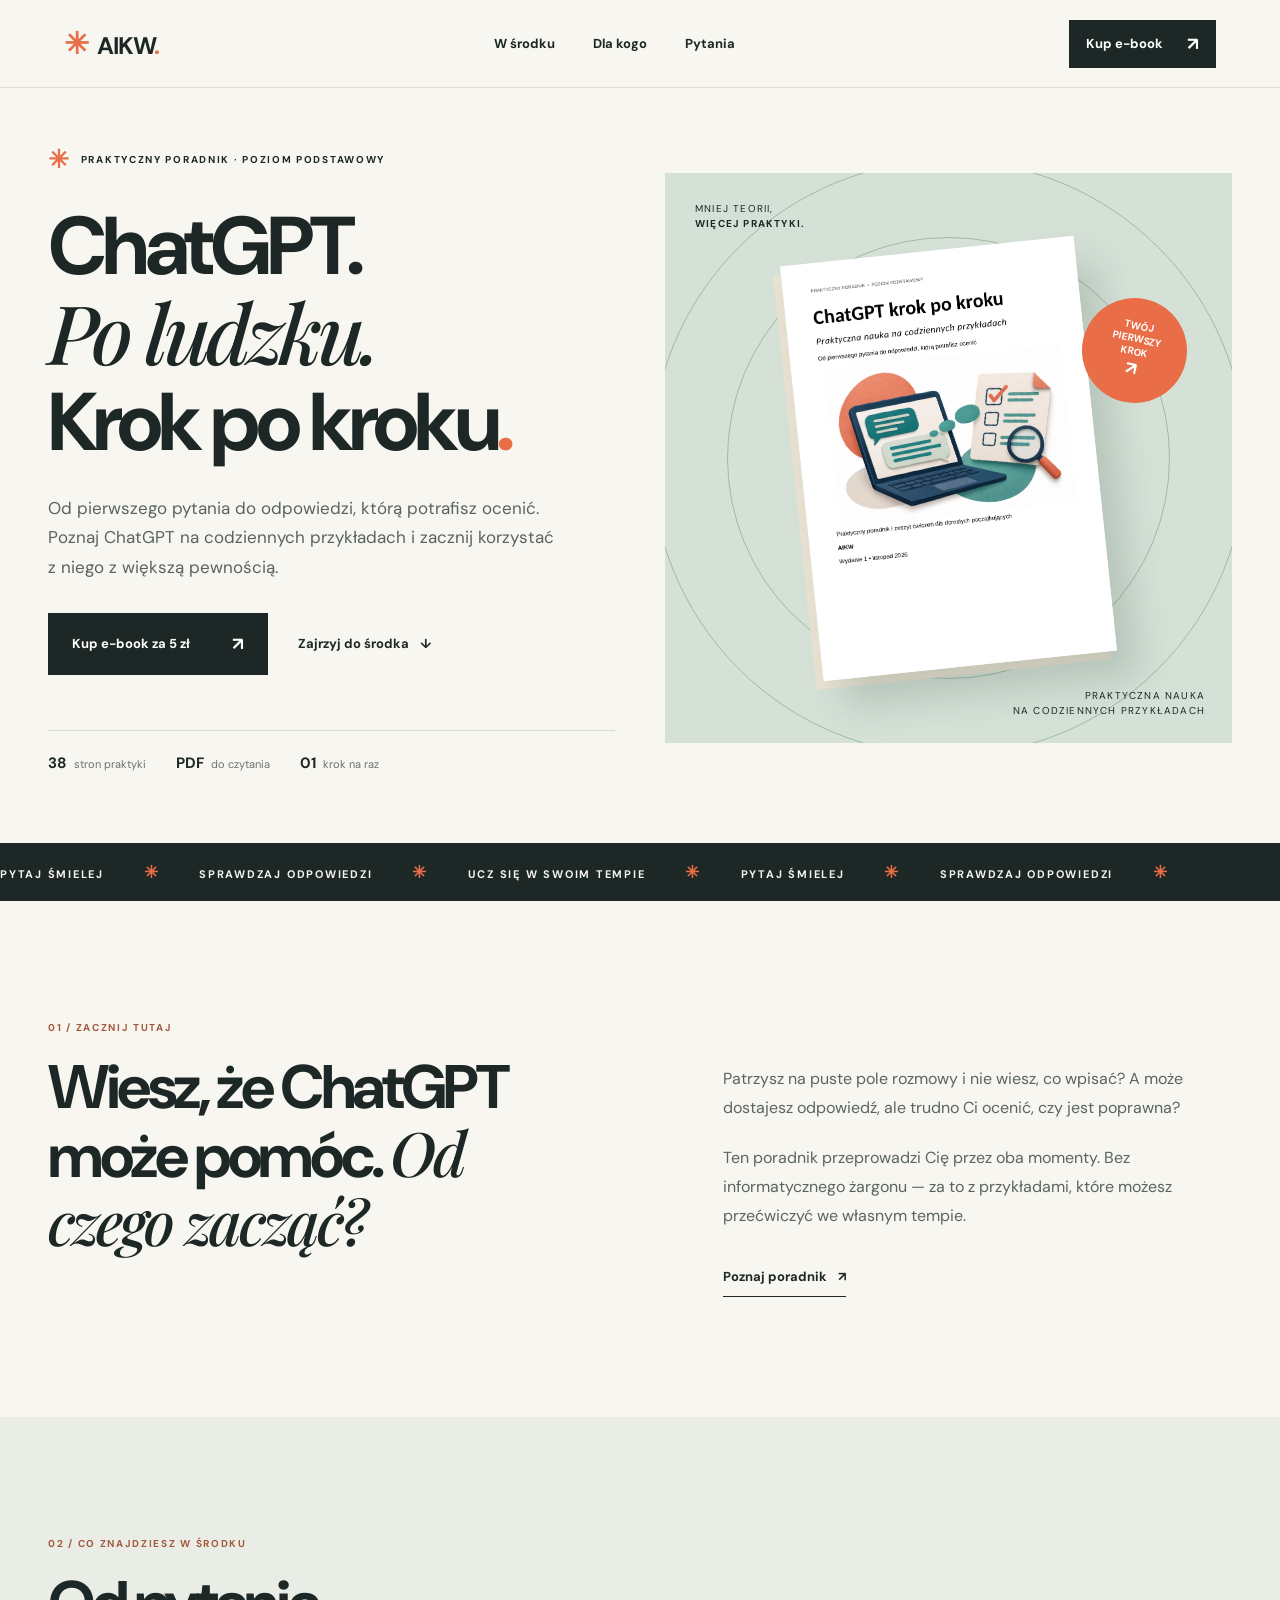
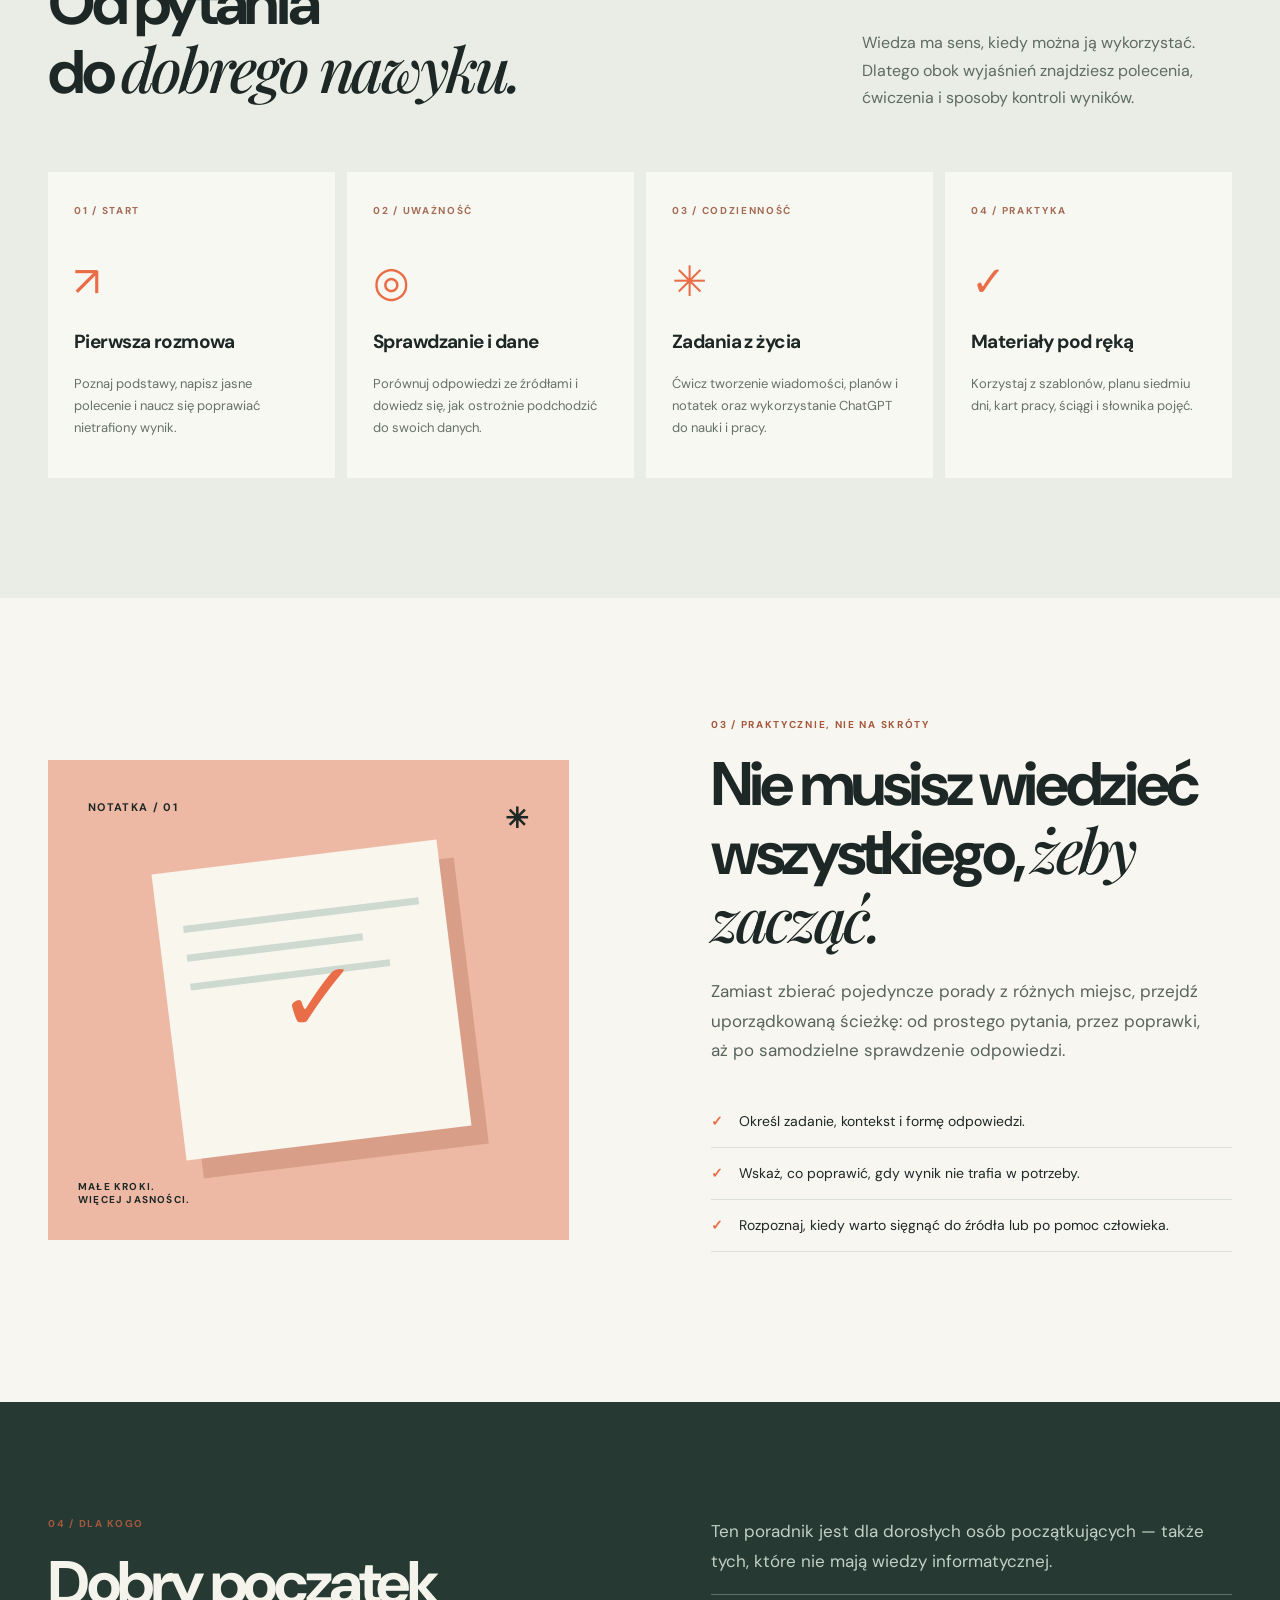
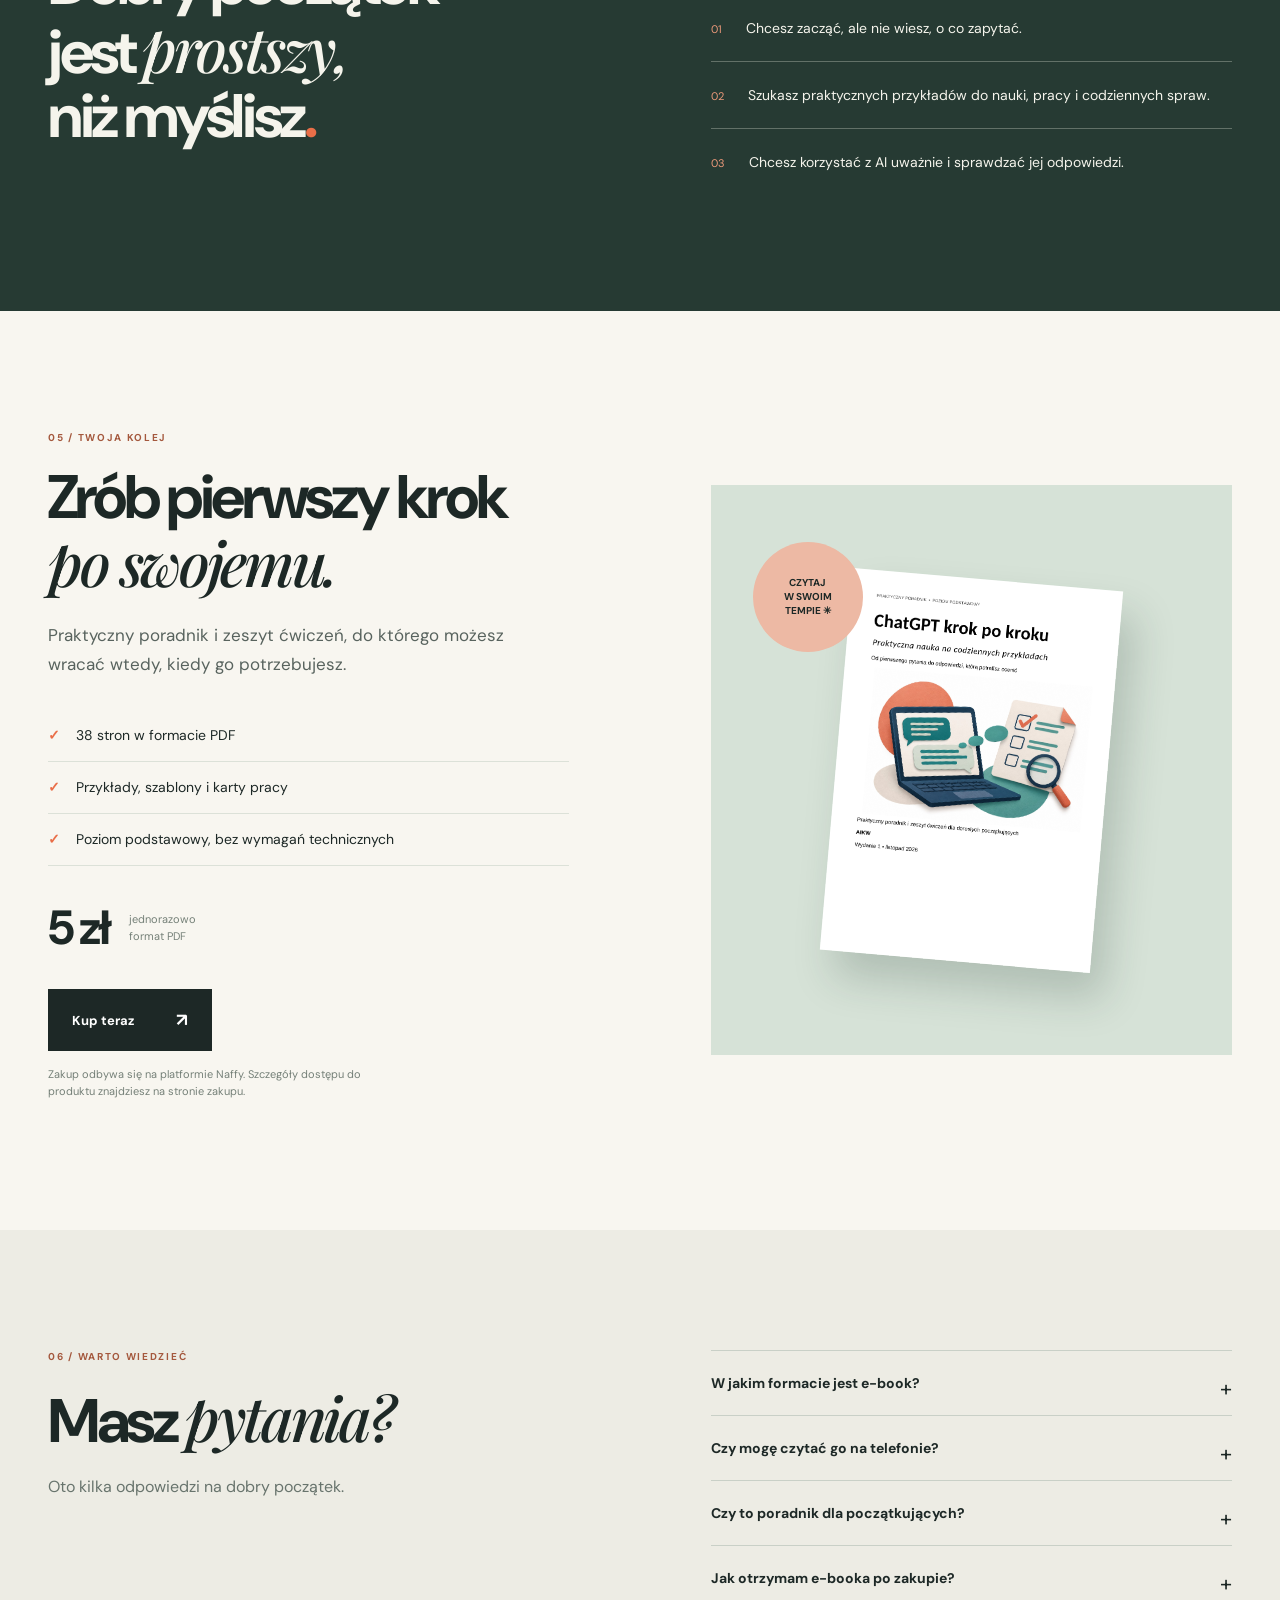
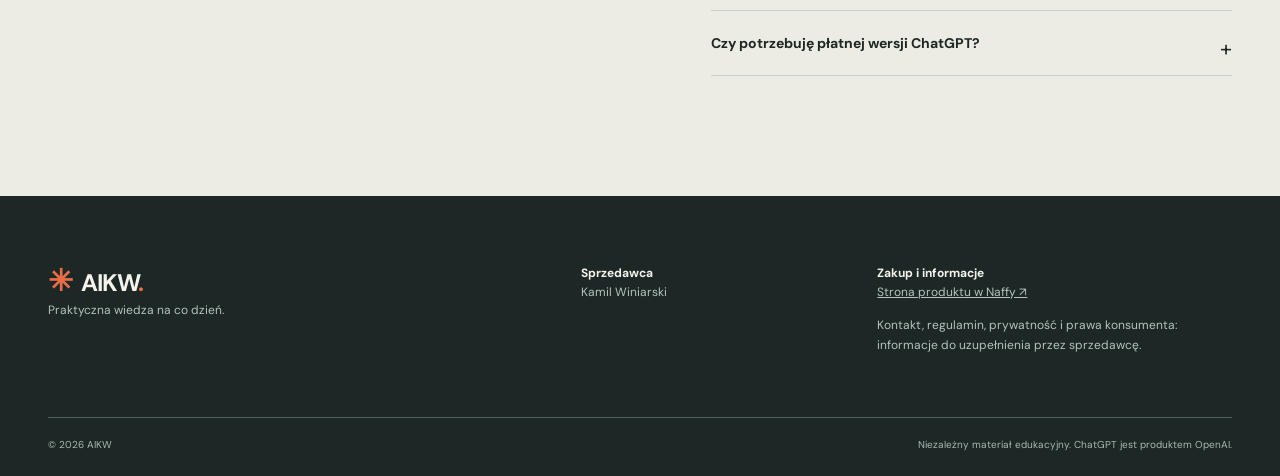
==== index.html @ 8fd9f155 "Zbuduj stronę sprzedażową poradnika ChatGPT" ====
<!doctype html>
<html lang="pl">
<head>
<meta charset="utf-8"><meta name="viewport" content="width=device-width,initial-scale=1"><meta name="description" content="Praktyczny poradnik ChatGPT krok po kroku dla osób początkujących. Poznaj ćwiczenia, szablony i sposoby sprawdzania odpowiedzi."><meta name="theme-color" content="#f8f6f0"><title>ChatGPT krok po kroku — praktyczny e-book</title><link rel="stylesheet" href="style.css"><script defer src="script.js"></script>
</head>
<body>
<header class="header"><a class="brand" href="#start" aria-label="AIKW — strona główna"><span class="brand-mark">✳</span> AIKW<span class="brand-dot">.</span></a><nav aria-label="Nawigacja główna"><a href="#w-srodku">W środku</a><a href="#dla-kogo">Dla kogo</a><a href="#faq">Pytania</a></nav><a class="button button-small" href="https://www.naffy.io/kamil-winiarski/praktyczny-ebook-qu3">Kup e-book <span>↗</span></a></header>
<main id="start">
<section class="hero wrap"><div class="hero-copy"><div class="eyebrow"><span class="spark">✳</span> PRAKTYCZNY PORADNIK · POZIOM PODSTAWOWY</div><h1>ChatGPT.<br><em>Po ludzku.</em><br>Krok po kroku<span class="orange">.</span></h1><p class="lead">Od pierwszego pytania do odpowiedzi, którą potrafisz ocenić. Poznaj ChatGPT na codziennych przykładach i zacznij korzystać z niego z większą pewnością.</p><div class="hero-actions"><a class="button" href="https://www.naffy.io/kamil-winiarski/praktyczny-ebook-qu3">Kup e-book za 5 zł <span>↗</span></a><a class="text-link" href="#w-srodku">Zajrzyj do środka <span>↓</span></a></div><div class="hero-meta"><span><b>38</b> stron praktyki</span><span><b>PDF</b> do czytania</span><span><b>01</b> krok na raz</span></div></div><div class="hero-art"><div class="art-label">MNIEJ TEORII,<br><strong>WIĘCEJ PRAKTYKI.</strong></div><div class="orbit orbit-one"></div><div class="orbit orbit-two"></div><img class="book" src="assets/okladka.png" alt="Okładka e-booka ChatGPT krok po kroku"><div class="art-stamp">TWÓJ<br>PIERWSZY<br>KROK <span>↗</span></div><div class="art-caption">PRAKTYCZNA NAUKA<br>NA CODZIENNYCH PRZYKŁADACH</div></div></section>
<div class="ticker" aria-hidden="true"><div>PYTAJ ŚMIELEJ <span>✳</span> SPRAWDZAJ ODPOWIEDZI <span>✳</span> UCZ SIĘ W SWOIM TEMPIE <span>✳</span> PYTAJ ŚMIELEJ <span>✳</span> SPRAWDZAJ ODPOWIEDZI <span>✳</span></div></div>
<section class="section wrap intro"><div><p class="kicker">01 / ZACZNIJ TUTAJ</p><h2>Wiesz, że ChatGPT może pomóc. <em>Od czego zacząć?</em></h2></div><div class="intro-copy"><p>Patrzysz na puste pole rozmowy i nie wiesz, co wpisać? A może dostajesz odpowiedź, ale trudno Ci ocenić, czy jest poprawna?</p><p>Ten poradnik przeprowadzi Cię przez oba momenty. Bez informatycznego żargonu — za to z przykładami, które możesz przećwiczyć we własnym tempie.</p><a class="under-link" href="#oferta">Poznaj poradnik <span>↗</span></a></div></section>
<section id="w-srodku" class="section contents"><div class="wrap"><div class="section-heading"><div><p class="kicker">02 / CO ZNAJDZIESZ W ŚRODKU</p><h2>Od pytania<br>do <em>dobrego nawyku.</em></h2></div><p>Wiedza ma sens, kiedy można ją wykorzystać. Dlatego obok wyjaśnień znajdziesz polecenia, ćwiczenia i sposoby kontroli wyników.</p></div><div class="cards"><article class="card"><span class="card-number">01 / START</span><div class="card-icon">↗</div><h3>Pierwsza rozmowa</h3><p>Poznaj podstawy, napisz jasne polecenie i naucz się poprawiać nietrafiony wynik.</p></article><article class="card"><span class="card-number">02 / UWAŻNOŚĆ</span><div class="card-icon">◎</div><h3>Sprawdzanie i dane</h3><p>Porównuj odpowiedzi ze źródłami i dowiedz się, jak ostrożnie podchodzić do swoich danych.</p></article><article class="card"><span class="card-number">03 / CODZIENNOŚĆ</span><div class="card-icon">✳</div><h3>Zadania z życia</h3><p>Ćwicz tworzenie wiadomości, planów i notatek oraz wykorzystanie ChatGPT do nauki i pracy.</p></article><article class="card"><span class="card-number">04 / PRAKTYKA</span><div class="card-icon">✓</div><h3>Materiały pod ręką</h3><p>Korzystaj z szablonów, planu siedmiu dni, kart pracy, ściągi i słownika pojęć.</p></article></div></div></section>
<section class="section wrap benefit"><div class="note-graphic" aria-hidden="true"><div class="note-top"><span>NOTATKA / 01</span><span>✳</span></div><div class="note-lines"><i></i><i></i><i></i></div><div class="note-check">✓</div><p>MAŁE KROKI.<br>WIĘCEJ JASNOŚCI.</p></div><div><p class="kicker">03 / PRAKTYCZNIE, NIE NA SKRÓTY</p><h2>Nie musisz wiedzieć wszystkiego, <em>żeby zacząć.</em></h2><p class="body-large">Zamiast zbierać pojedyncze porady z różnych miejsc, przejdź uporządkowaną ścieżkę: od prostego pytania, przez poprawki, aż po samodzielne sprawdzenie odpowiedzi.</p><ul class="check-list"><li>Określ zadanie, kontekst i formę odpowiedzi.</li><li>Wskaż, co poprawić, gdy wynik nie trafia w potrzeby.</li><li>Rozpoznaj, kiedy warto sięgnąć do źródła lub po pomoc człowieka.</li></ul></div></section>
<section id="dla-kogo" class="audience"><div class="wrap audience-inner"><div><p class="kicker">04 / DLA KOGO</p><h2>Dobry początek<br>jest <em>prostszy,</em><br>niż myślisz<span class="orange">.</span></h2></div><div><p class="body-large">Ten poradnik jest dla dorosłych osób początkujących — także tych, które nie mają wiedzy informatycznej.</p><div class="audience-item"><span>01</span> Chcesz zacząć, ale nie wiesz, o co zapytać.</div><div class="audience-item"><span>02</span> Szukasz praktycznych przykładów do nauki, pracy i codziennych spraw.</div><div class="audience-item"><span>03</span> Chcesz korzystać z AI uważnie i sprawdzać jej odpowiedzi.</div></div></div></section>
<section id="oferta" class="section wrap offer"><div class="offer-copy"><p class="kicker">05 / TWOJA KOLEJ</p><h2>Zrób pierwszy krok <em>po swojemu.</em></h2><p class="body-large">Praktyczny poradnik i zeszyt ćwiczeń, do którego możesz wracać wtedy, kiedy go potrzebujesz.</p><ul class="check-list"><li>38 stron w formacie PDF</li><li>Przykłady, szablony i karty pracy</li><li>Poziom podstawowy, bez wymagań technicznych</li></ul><div class="price"><strong>5 zł</strong><span>jednorazowo<br>format PDF</span></div><a class="button" href="https://www.naffy.io/kamil-winiarski/praktyczny-ebook-qu3">Kup teraz <span>↗</span></a><p class="small">Zakup odbywa się na platformie Naffy. Szczegóły dostępu do produktu znajdziesz na stronie zakupu.</p></div><div class="offer-art"><img src="assets/okladka.png" alt="Okładka poradnika ChatGPT krok po kroku" loading="lazy"><span class="offer-badge">CZYTAJ<br>W SWOIM<br>TEMPIE ✳</span></div></section>
<section id="faq" class="section faq"><div class="wrap faq-inner"><div><p class="kicker">06 / WARTO WIEDZIEĆ</p><h2>Masz <em>pytania?</em></h2><p>Oto kilka odpowiedzi na dobry początek.</p></div><div class="faq-list"><details><summary>W jakim formacie jest e-book?</summary><p>Poradnik ma format PDF. Możesz go otworzyć w przeglądarce lub aplikacji obsługującej pliki PDF.</p></details><details><summary>Czy mogę czytać go na telefonie?</summary><p>Tak, pliki PDF można czytać na telefonie za pomocą przeglądarki lub czytnika PDF.</p></details><details><summary>Czy to poradnik dla początkujących?</summary><p>Tak. Jest przeznaczony dla dorosłych osób początkujących i nie wymaga wiedzy informatycznej.</p></details><details><summary>Jak otrzymam e-booka po zakupie?</summary><p>Zakup obsługuje Naffy. Informacje o dostępie i warunkach zakupu sprawdź na stronie produktu przed opłaceniem zamówienia.</p></details><details><summary>Czy potrzebuję płatnej wersji ChatGPT?</summary><p>Poradnik zaleca rozpoczęcie od prostych zadań tekstowych dostępnych na Twoim koncie. Funkcje i limity mogą się różnić; ćwiczenia z plikami i obrazami mają wariant bez załączników.</p></details></div></div></section>
</main><footer><div class="wrap footer-inner"><div><a class="brand" href="#start"><span class="brand-mark">✳</span> AIKW<span class="brand-dot">.</span></a><p>Praktyczna wiedza na co dzień.</p></div><div><strong>Sprzedawca</strong><p>Kamil Winiarski</p></div><div><strong>Zakup i informacje</strong><p><a href="https://www.naffy.io/kamil-winiarski/praktyczny-ebook-qu3">Strona produktu w Naffy ↗</a></p><p>Kontakt, regulamin, prywatność i prawa konsumenta: informacje do uzupełnienia przez sprzedawcę.</p></div></div><div class="wrap footer-bottom">© 2026 AIKW <span>Niezależny materiał edukacyjny. ChatGPT jest produktem OpenAI.</span></div></footer>
</body></html>
---- style.css ----
@import url('https://fonts.googleapis.com/css2?family=DM+Sans:wght@400;500;600;700&family=Playfair+Display:ital,wght@1,500;1,600&display=swap');
:root{--ink:#1d2826;--cream:#f8f6f0;--orange:#e96e48;--green:#cbdad0}*{box-sizing:border-box}html{scroll-behavior:smooth}body{margin:0;background:var(--cream);color:var(--ink);font-family:'DM Sans',Arial,sans-serif}a{color:inherit}img{max-width:100%;display:block}.wrap{width:min(1280px,calc(100% - 96px));margin:auto}.header{height:88px;display:flex;align-items:center;justify-content:space-between;padding:0 5%;border-bottom:1px solid #deded6}.brand{text-decoration:none;font-weight:700;font-size:24px;letter-spacing:-1px}.brand-mark,.brand-dot,.orange{color:var(--orange)}.brand-mark{font-size:30px;margin-right:4px}.header nav{display:flex;gap:38px;font-size:13px;font-weight:700}.header nav a{text-decoration:none}.header nav a:hover,.text-link:hover,.under-link:hover{color:var(--orange)}.button{display:inline-flex;align-items:center;justify-content:space-between;gap:42px;background:var(--ink);color:white;text-decoration:none;padding:19px 24px;font-size:13px;font-weight:700;transition:background .2s,transform .2s}.button:hover{background:#e36c47;transform:translateY(-2px)}.button span{font-size:18px}.button-small{padding:12px 17px;gap:24px}.hero{display:grid;grid-template-columns:1fr 1fr;min-height:650px;align-items:center;gap:50px;padding-top:55px;padding-bottom:70px}.eyebrow,.kicker,.card-number{font-size:10px;letter-spacing:.17em;font-weight:700}.eyebrow{display:flex;align-items:center;gap:10px}.spark{font-size:25px;color:var(--orange)}h1,h2,h3,p{margin-top:0}h1,h2{letter-spacing:-.055em;line-height:1.04}h1{font-size:clamp(58px,6.4vw,98px);margin:28px 0}h1 em,h2 em{font-family:'Playfair Display',Georgia,serif;font-weight:500}h2{font-size:clamp(40px,4.8vw,68px);margin:22px 0}.lead,.body-large{font-size:17px;line-height:1.75;color:#58635e;max-width:510px}.hero-actions{display:flex;align-items:center;gap:30px;margin-top:30px}.text-link,.under-link{font-size:13px;font-weight:700;text-decoration:none}.text-link span,.under-link span{margin-left:8px}.hero-meta{display:flex;gap:30px;border-top:1px solid #d9dcd4;margin-top:55px;padding-top:22px;font-size:11px;color:#69736d}.hero-meta b{color:var(--ink);font-size:15px;margin-right:4px}.hero-art{height:570px;background:#d5e1d7;position:relative;overflow:hidden;display:grid;place-items:center}.book{width:52%;position:relative;z-index:2;transform:rotate(-6deg);box-shadow:20px 28px 35px #233b302b,-8px 8px 0 #e8e2d2}.orbit{position:absolute;border:1px solid #9fb9a9;border-radius:50%;width:78%;aspect-ratio:1}.orbit-two{width:105%}.art-label,.art-caption{position:absolute;font-size:10px;line-height:1.5;letter-spacing:.12em;z-index:3}.art-label{top:28px;left:30px}.art-caption{bottom:25px;right:27px;text-align:right}.art-stamp{position:absolute;right:8%;top:22%;z-index:3;background:var(--orange);color:white;border-radius:50%;width:105px;height:105px;display:grid;place-content:center;text-align:center;font-size:10px;font-weight:700;line-height:1.3;transform:rotate(12deg)}.art-stamp span{font-size:18px}.ticker{background:var(--ink);color:#f5f3eb;overflow:hidden;white-space:nowrap;padding:18px 0;font-size:11px;letter-spacing:.16em;font-weight:700}.ticker div{width:max-content}.ticker span{color:var(--orange);padding:0 35px;font-size:17px}.section{padding-top:120px;padding-bottom:120px}.intro{display:grid;grid-template-columns:1fr 1fr;gap:14%}.kicker{color:#a4583d}.intro-copy{padding-top:44px;color:#59655e;line-height:1.8}.intro-copy p{margin-bottom:22px}.under-link{display:inline-block;color:var(--ink);border-bottom:1px solid var(--ink);padding-bottom:8px;margin-top:12px}.contents{background:#e9ede5}.section-heading{display:flex;justify-content:space-between;align-items:end;gap:60px;margin-bottom:45px}.section-heading p:last-child{max-width:370px;line-height:1.7;color:#5e6b63}.cards{display:grid;grid-template-columns:repeat(4,1fr);gap:12px}.card{background:#f8f8f2;padding:26px;min-height:290px}.card-number{color:#a46b55}.card-icon{font-size:42px;color:var(--orange);margin:35px 0 20px}.card h3{font-size:19px;letter-spacing:-.03em}.card p{font-size:13px;line-height:1.7;color:#66716a}.benefit{display:grid;grid-template-columns:1fr 1fr;align-items:center;gap:12%}.note-graphic{background:#edb9a4;min-height:480px;padding:40px;position:relative;overflow:hidden}.note-top{display:flex;justify-content:space-between;font-size:11px;letter-spacing:.12em;font-weight:700}.note-top span:last-child{font-size:28px}.note-lines{background:#f9f6ee;position:absolute;width:55%;height:60%;left:23%;top:20%;transform:rotate(-7deg);padding:55px 25px;box-shadow:15px 20px 0 #d89e88}.note-lines i{display:block;height:7px;background:#ced9cf;margin-bottom:22px}.note-lines i:nth-child(2){width:75%}.note-lines i:nth-child(3){width:85%}.note-check{position:absolute;top:36%;left:44%;font-size:100px;color:var(--orange)}.note-graphic>p{position:absolute;bottom:24px;left:30px;font-size:10px;font-weight:700;letter-spacing:.12em}.check-list{list-style:none;padding:0;margin:30px 0}.check-list li{border-bottom:1px solid #dce1d8;padding:15px 0;font-size:14px;line-height:1.5}.check-list li:before{content:'✓';color:var(--orange);margin-right:16px;font-weight:bold}.audience{background:#263a33;color:#f5f4ec;padding:115px 0}.audience-inner{display:grid;grid-template-columns:1fr 1fr;gap:12%}.audience .body-large{color:#c2d0c6}.audience-item{border-top:1px solid #627168;padding:22px 0;font-size:14px;line-height:1.6}.audience-item span{color:#ec997a;margin-right:20px;font-size:11px}.offer{display:grid;grid-template-columns:1fr 1fr;gap:12%;align-items:center}.price{display:flex;align-items:center;gap:20px;margin:30px 0}.price strong{font-size:48px;letter-spacing:-.06em}.price span,.small{font-size:11px;line-height:1.5;color:#758078}.small{max-width:350px;margin-top:15px}.offer-art{background:#d6e2d7;min-height:570px;display:grid;place-items:center;position:relative}.offer-art img{width:52%;transform:rotate(5deg);box-shadow:15px 25px 40px #233b3035}.offer-badge{position:absolute;top:10%;left:8%;background:#edb9a4;border-radius:50%;height:110px;width:110px;display:grid;place-content:center;text-align:center;font-size:10px;font-weight:700;line-height:1.4}.faq{background:#edece4}.faq-inner{display:grid;grid-template-columns:1fr 1fr;gap:12%}.faq-inner>div>p:last-child{color:#68746d}.faq details{border-top:1px solid #c9d0c7}.faq details:last-child{border-bottom:1px solid #c9d0c7}.faq summary{list-style:none;cursor:pointer;padding:23px 30px 23px 0;font-weight:700;font-size:14px;position:relative}.faq summary::-webkit-details-marker{display:none}.faq summary:after{content:'+';position:absolute;right:0;font-size:22px;font-weight:400}.faq details[open] summary:after{content:'−'}.faq details p{font-size:14px;line-height:1.7;color:#657068;padding-right:30px}footer{background:#1d2826;color:#f5f4ec;padding:65px 0 25px}.footer-inner{display:grid;grid-template-columns:2fr 1fr 1.5fr;gap:60px}.footer-inner strong{font-size:12px}.footer-inner p{font-size:12px;color:#b6c2ba;line-height:1.7}.footer-bottom{border-top:1px solid #506057;margin-top:50px;padding-top:20px;font-size:10px;color:#aab9af;display:flex;justify-content:space-between;gap:20px}a:focus-visible,summary:focus-visible{outline:3px solid #ed9a79;outline-offset:4px}@media(max-width:800px){.wrap{width:min(100% - 40px,620px)}.header{height:72px;padding:0 20px}.header nav{display:none}.hero{grid-template-columns:1fr;gap:38px;padding:55px 0}.hero h1{font-size:clamp(55px,11vw,78px)}.hero-art{height:500px}.hero-meta{margin-top:35px;gap:18px}.section{padding-top:80px;padding-bottom:80px}.intro,.benefit,.audience-inner,.offer,.faq-inner{grid-template-columns:1fr;gap:35px}.intro-copy{padding-top:0}.section-heading{display:block}.cards{grid-template-columns:repeat(2,1fr)}.card{min-height:250px}.benefit .note-graphic{order:2}.audience{padding:80px 0}.offer-art{min-height:500px}.footer-inner{grid-template-columns:1fr 1fr;gap:25px}.footer-inner>div:first-child{grid-column:1/-1}}@media(max-width:420px){.button-small{font-size:11px;gap:10px}.hero-actions{align-items:flex-start;flex-direction:column;gap:22px}.hero-art{height:390px}.art-stamp{width:80px;height:80px;font-size:8px}.cards{grid-template-columns:1fr}.card{min-height:0}.card-icon{margin:22px 0 12px}.note-graphic,.offer-art{min-height:390px}.footer-inner{grid-template-columns:1fr}.footer-inner>div:first-child{grid-column:auto}.footer-bottom{flex-direction:column}.hero-meta{font-size:10px}.hero-meta b{display:block}}@media(prefers-reduced-motion:reduce){html{scroll-behavior:auto}*,*:before,*:after{transition:none!important;animation:none!important}}
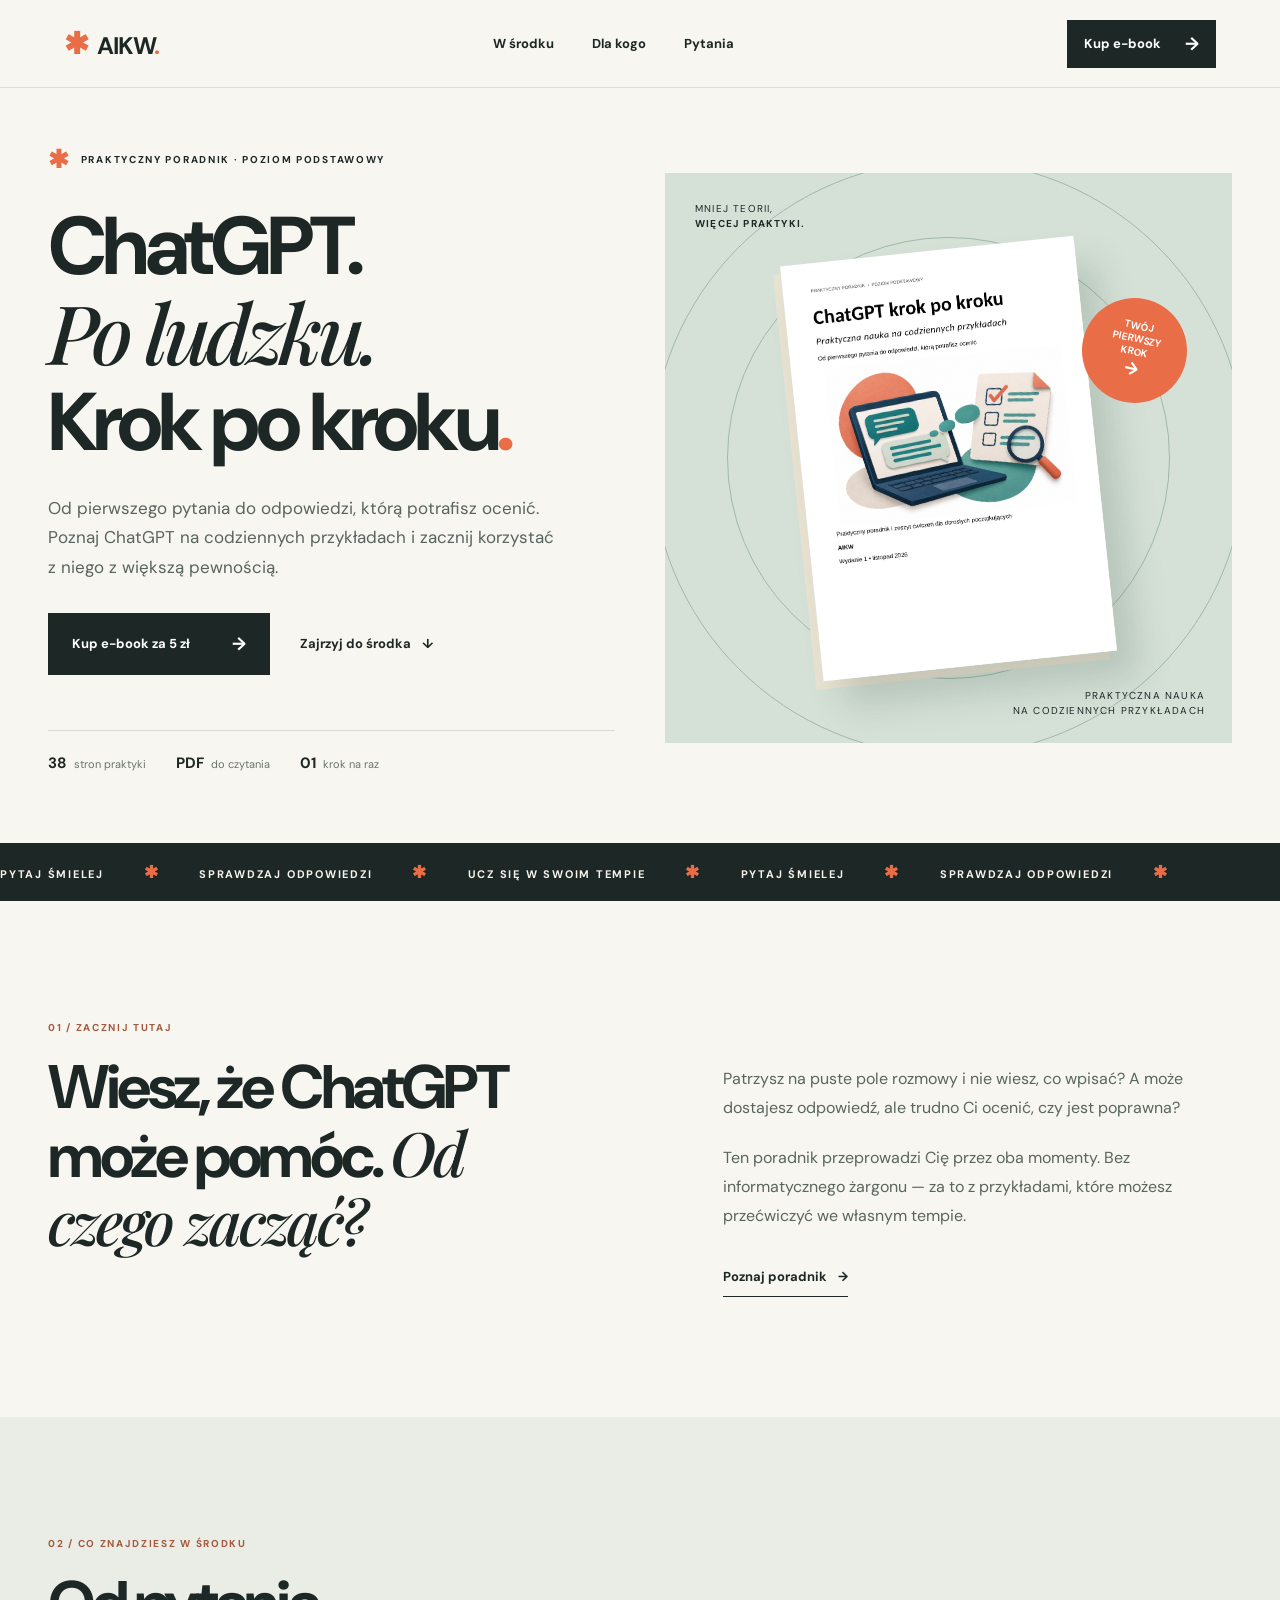
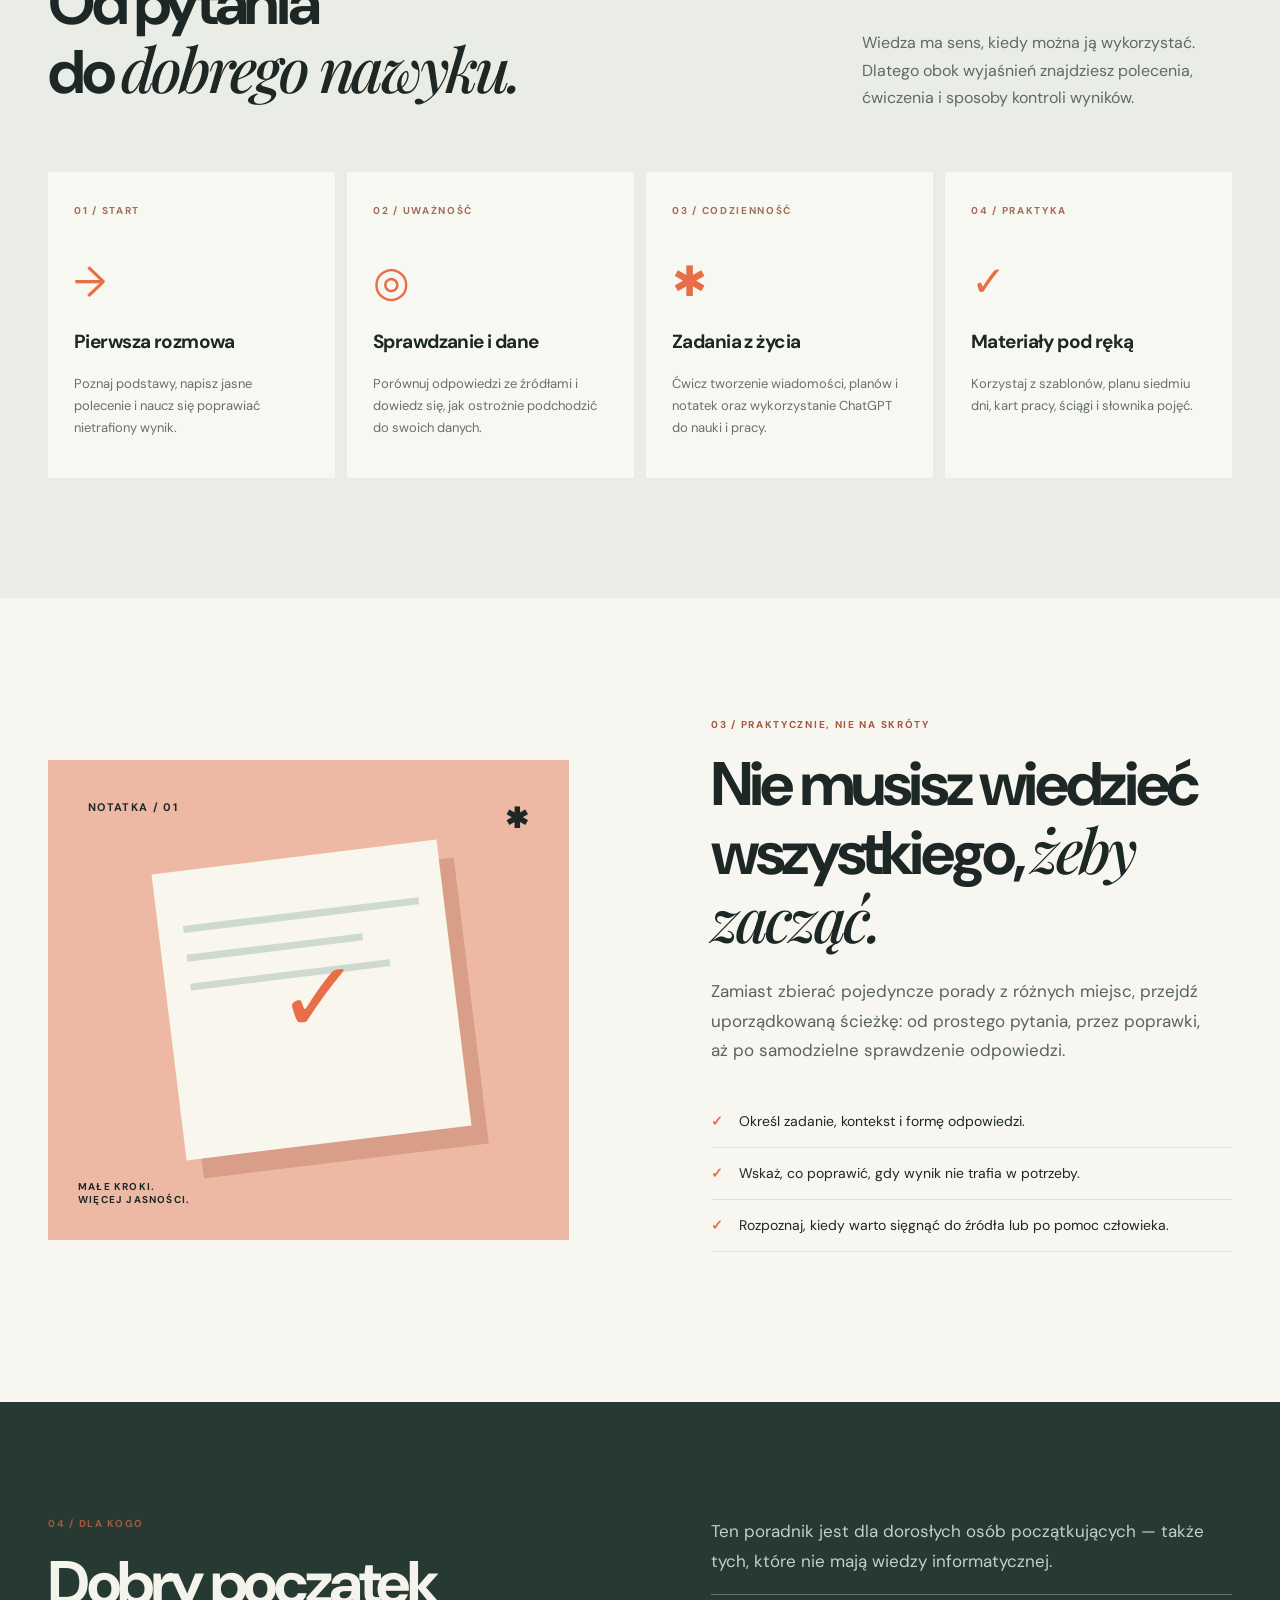
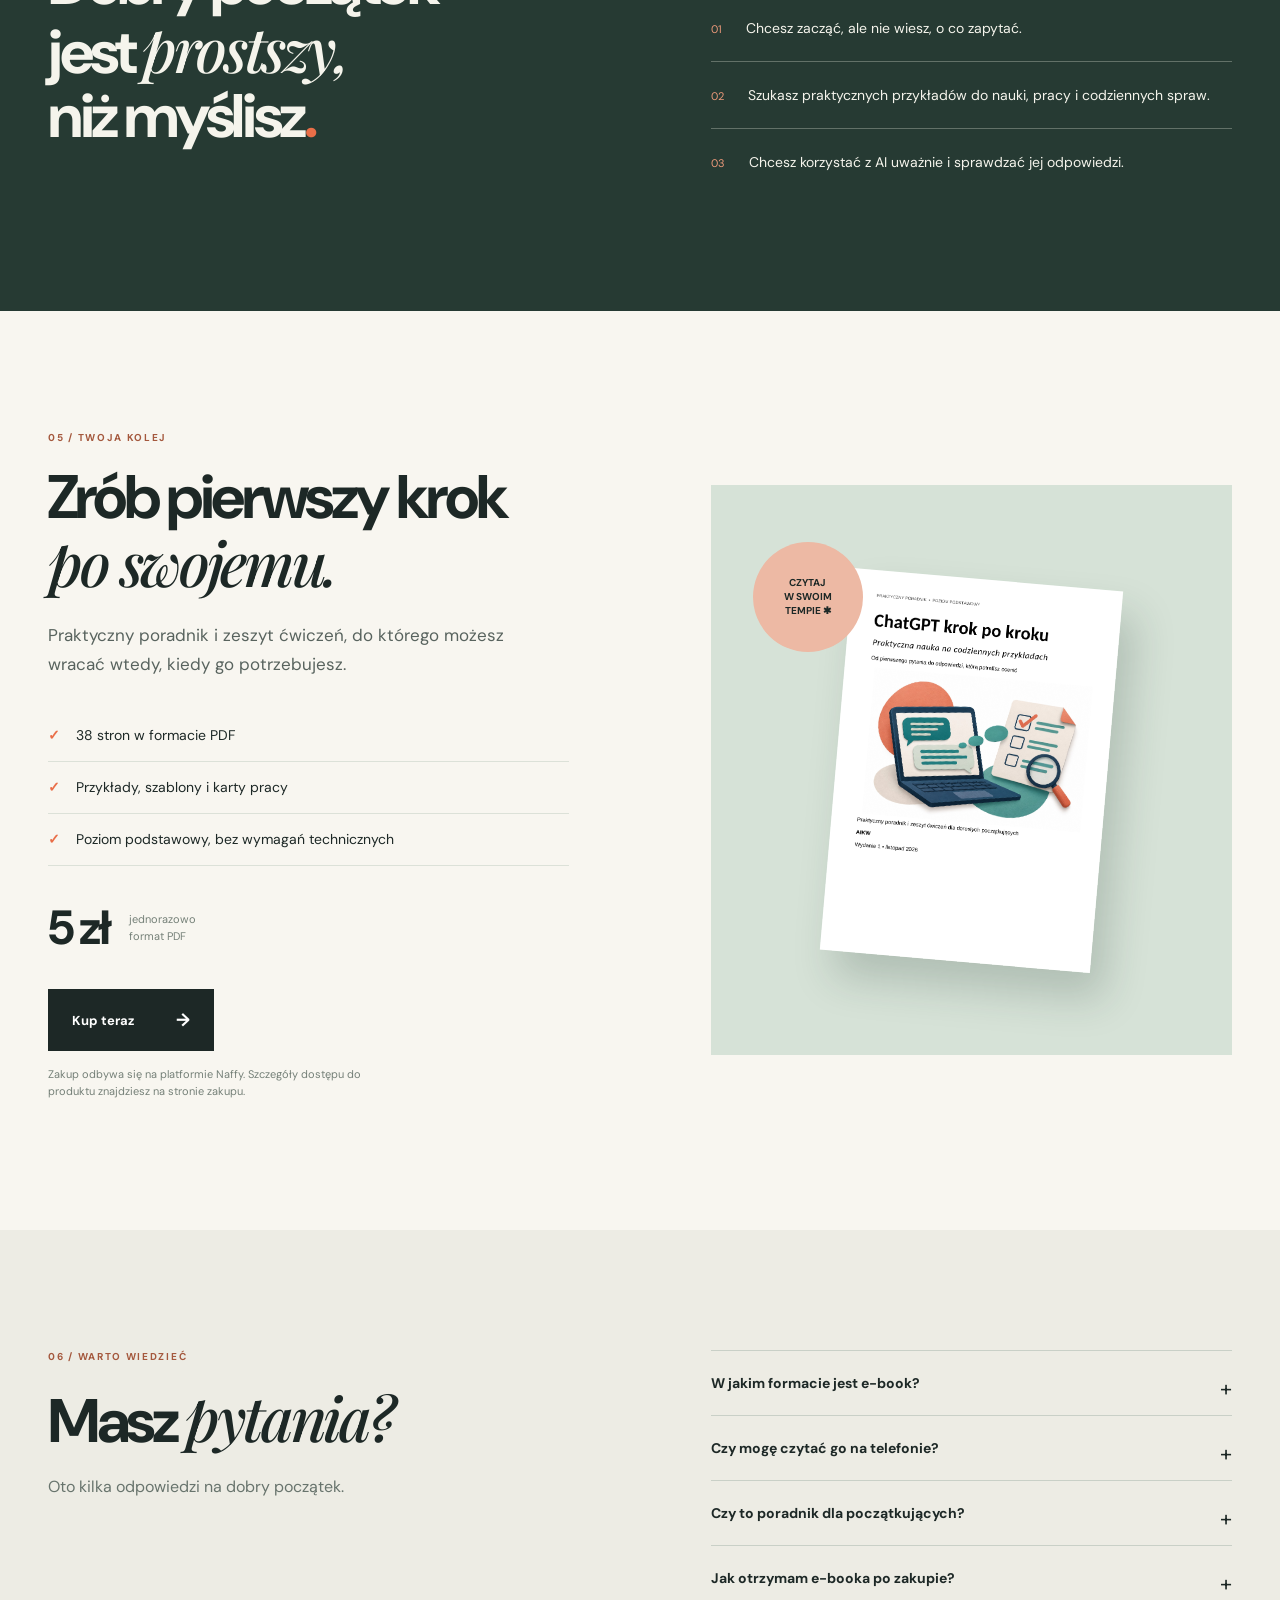
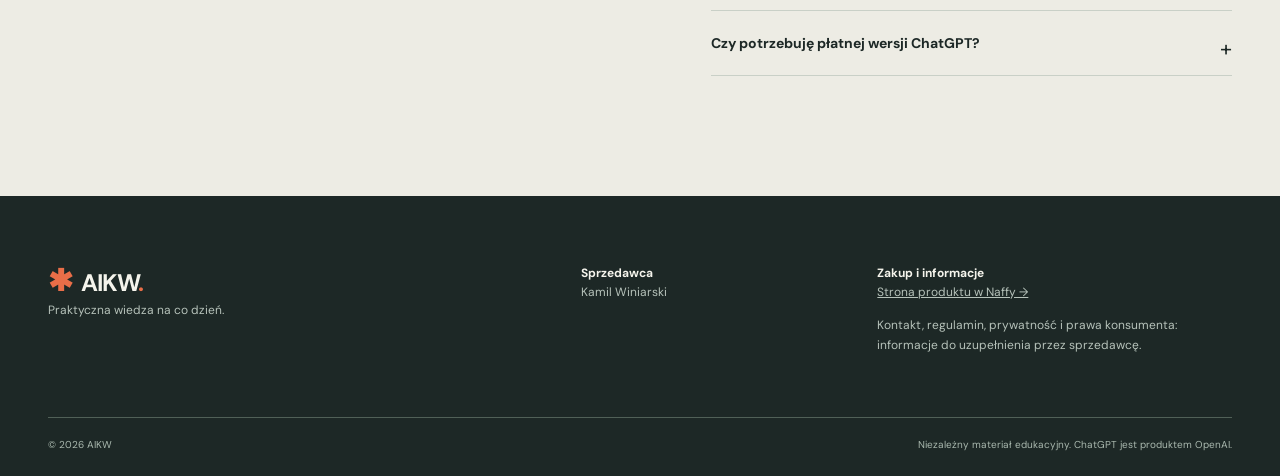
==== commit 986c9f90: "Popraw znaki w interfejsie" ====
--- a/index.html
+++ b/index.html
@@ -4,15 +4,15 @@
 <meta charset="utf-8"><meta name="viewport" content="width=device-width,initial-scale=1"><meta name="description" content="Praktyczny poradnik ChatGPT krok po kroku dla osób początkujących. Poznaj ćwiczenia, szablony i sposoby sprawdzania odpowiedzi."><meta name="theme-color" content="#f8f6f0"><title>ChatGPT krok po kroku — praktyczny e-book</title><link rel="stylesheet" href="style.css"><script defer src="script.js"></script>
 </head>
 <body>
-<header class="header"><a class="brand" href="#start" aria-label="AIKW — strona główna"><span class="brand-mark">✳</span> AIKW<span class="brand-dot">.</span></a><nav aria-label="Nawigacja główna"><a href="#w-srodku">W środku</a><a href="#dla-kogo">Dla kogo</a><a href="#faq">Pytania</a></nav><a class="button button-small" href="https://www.naffy.io/kamil-winiarski/praktyczny-ebook-qu3">Kup e-book <span>↗</span></a></header>
+<header class="header"><a class="brand" href="#start" aria-label="AIKW — strona główna"><span class="brand-mark">✱</span> AIKW<span class="brand-dot">.</span></a><nav aria-label="Nawigacja główna"><a href="#w-srodku">W środku</a><a href="#dla-kogo">Dla kogo</a><a href="#faq">Pytania</a></nav><a class="button button-small" href="https://www.naffy.io/kamil-winiarski/praktyczny-ebook-qu3">Kup e-book <span>→</span></a></header>
 <main id="start">
-<section class="hero wrap"><div class="hero-copy"><div class="eyebrow"><span class="spark">✳</span> PRAKTYCZNY PORADNIK · POZIOM PODSTAWOWY</div><h1>ChatGPT.<br><em>Po ludzku.</em><br>Krok po kroku<span class="orange">.</span></h1><p class="lead">Od pierwszego pytania do odpowiedzi, którą potrafisz ocenić. Poznaj ChatGPT na codziennych przykładach i zacznij korzystać z niego z większą pewnością.</p><div class="hero-actions"><a class="button" href="https://www.naffy.io/kamil-winiarski/praktyczny-ebook-qu3">Kup e-book za 5 zł <span>↗</span></a><a class="text-link" href="#w-srodku">Zajrzyj do środka <span>↓</span></a></div><div class="hero-meta"><span><b>38</b> stron praktyki</span><span><b>PDF</b> do czytania</span><span><b>01</b> krok na raz</span></div></div><div class="hero-art"><div class="art-label">MNIEJ TEORII,<br><strong>WIĘCEJ PRAKTYKI.</strong></div><div class="orbit orbit-one"></div><div class="orbit orbit-two"></div><img class="book" src="assets/okladka.png" alt="Okładka e-booka ChatGPT krok po kroku"><div class="art-stamp">TWÓJ<br>PIERWSZY<br>KROK <span>↗</span></div><div class="art-caption">PRAKTYCZNA NAUKA<br>NA CODZIENNYCH PRZYKŁADACH</div></div></section>
-<div class="ticker" aria-hidden="true"><div>PYTAJ ŚMIELEJ <span>✳</span> SPRAWDZAJ ODPOWIEDZI <span>✳</span> UCZ SIĘ W SWOIM TEMPIE <span>✳</span> PYTAJ ŚMIELEJ <span>✳</span> SPRAWDZAJ ODPOWIEDZI <span>✳</span></div></div>
-<section class="section wrap intro"><div><p class="kicker">01 / ZACZNIJ TUTAJ</p><h2>Wiesz, że ChatGPT może pomóc. <em>Od czego zacząć?</em></h2></div><div class="intro-copy"><p>Patrzysz na puste pole rozmowy i nie wiesz, co wpisać? A może dostajesz odpowiedź, ale trudno Ci ocenić, czy jest poprawna?</p><p>Ten poradnik przeprowadzi Cię przez oba momenty. Bez informatycznego żargonu — za to z przykładami, które możesz przećwiczyć we własnym tempie.</p><a class="under-link" href="#oferta">Poznaj poradnik <span>↗</span></a></div></section>
-<section id="w-srodku" class="section contents"><div class="wrap"><div class="section-heading"><div><p class="kicker">02 / CO ZNAJDZIESZ W ŚRODKU</p><h2>Od pytania<br>do <em>dobrego nawyku.</em></h2></div><p>Wiedza ma sens, kiedy można ją wykorzystać. Dlatego obok wyjaśnień znajdziesz polecenia, ćwiczenia i sposoby kontroli wyników.</p></div><div class="cards"><article class="card"><span class="card-number">01 / START</span><div class="card-icon">↗</div><h3>Pierwsza rozmowa</h3><p>Poznaj podstawy, napisz jasne polecenie i naucz się poprawiać nietrafiony wynik.</p></article><article class="card"><span class="card-number">02 / UWAŻNOŚĆ</span><div class="card-icon">◎</div><h3>Sprawdzanie i dane</h3><p>Porównuj odpowiedzi ze źródłami i dowiedz się, jak ostrożnie podchodzić do swoich danych.</p></article><article class="card"><span class="card-number">03 / CODZIENNOŚĆ</span><div class="card-icon">✳</div><h3>Zadania z życia</h3><p>Ćwicz tworzenie wiadomości, planów i notatek oraz wykorzystanie ChatGPT do nauki i pracy.</p></article><article class="card"><span class="card-number">04 / PRAKTYKA</span><div class="card-icon">✓</div><h3>Materiały pod ręką</h3><p>Korzystaj z szablonów, planu siedmiu dni, kart pracy, ściągi i słownika pojęć.</p></article></div></div></section>
-<section class="section wrap benefit"><div class="note-graphic" aria-hidden="true"><div class="note-top"><span>NOTATKA / 01</span><span>✳</span></div><div class="note-lines"><i></i><i></i><i></i></div><div class="note-check">✓</div><p>MAŁE KROKI.<br>WIĘCEJ JASNOŚCI.</p></div><div><p class="kicker">03 / PRAKTYCZNIE, NIE NA SKRÓTY</p><h2>Nie musisz wiedzieć wszystkiego, <em>żeby zacząć.</em></h2><p class="body-large">Zamiast zbierać pojedyncze porady z różnych miejsc, przejdź uporządkowaną ścieżkę: od prostego pytania, przez poprawki, aż po samodzielne sprawdzenie odpowiedzi.</p><ul class="check-list"><li>Określ zadanie, kontekst i formę odpowiedzi.</li><li>Wskaż, co poprawić, gdy wynik nie trafia w potrzeby.</li><li>Rozpoznaj, kiedy warto sięgnąć do źródła lub po pomoc człowieka.</li></ul></div></section>
+<section class="hero wrap"><div class="hero-copy"><div class="eyebrow"><span class="spark">✱</span> PRAKTYCZNY PORADNIK · POZIOM PODSTAWOWY</div><h1>ChatGPT.<br><em>Po ludzku.</em><br>Krok po kroku<span class="orange">.</span></h1><p class="lead">Od pierwszego pytania do odpowiedzi, którą potrafisz ocenić. Poznaj ChatGPT na codziennych przykładach i zacznij korzystać z niego z większą pewnością.</p><div class="hero-actions"><a class="button" href="https://www.naffy.io/kamil-winiarski/praktyczny-ebook-qu3">Kup e-book za 5 zł <span>→</span></a><a class="text-link" href="#w-srodku">Zajrzyj do środka <span>↓</span></a></div><div class="hero-meta"><span><b>38</b> stron praktyki</span><span><b>PDF</b> do czytania</span><span><b>01</b> krok na raz</span></div></div><div class="hero-art"><div class="art-label">MNIEJ TEORII,<br><strong>WIĘCEJ PRAKTYKI.</strong></div><div class="orbit orbit-one"></div><div class="orbit orbit-two"></div><img class="book" src="assets/okladka.png" alt="Okładka e-booka ChatGPT krok po kroku"><div class="art-stamp">TWÓJ<br>PIERWSZY<br>KROK <span>→</span></div><div class="art-caption">PRAKTYCZNA NAUKA<br>NA CODZIENNYCH PRZYKŁADACH</div></div></section>
+<div class="ticker" aria-hidden="true"><div>PYTAJ ŚMIELEJ <span>✱</span> SPRAWDZAJ ODPOWIEDZI <span>✱</span> UCZ SIĘ W SWOIM TEMPIE <span>✱</span> PYTAJ ŚMIELEJ <span>✱</span> SPRAWDZAJ ODPOWIEDZI <span>✱</span></div></div>
+<section class="section wrap intro"><div><p class="kicker">01 / ZACZNIJ TUTAJ</p><h2>Wiesz, że ChatGPT może pomóc. <em>Od czego zacząć?</em></h2></div><div class="intro-copy"><p>Patrzysz na puste pole rozmowy i nie wiesz, co wpisać? A może dostajesz odpowiedź, ale trudno Ci ocenić, czy jest poprawna?</p><p>Ten poradnik przeprowadzi Cię przez oba momenty. Bez informatycznego żargonu — za to z przykładami, które możesz przećwiczyć we własnym tempie.</p><a class="under-link" href="#oferta">Poznaj poradnik <span>→</span></a></div></section>
+<section id="w-srodku" class="section contents"><div class="wrap"><div class="section-heading"><div><p class="kicker">02 / CO ZNAJDZIESZ W ŚRODKU</p><h2>Od pytania<br>do <em>dobrego nawyku.</em></h2></div><p>Wiedza ma sens, kiedy można ją wykorzystać. Dlatego obok wyjaśnień znajdziesz polecenia, ćwiczenia i sposoby kontroli wyników.</p></div><div class="cards"><article class="card"><span class="card-number">01 / START</span><div class="card-icon">→</div><h3>Pierwsza rozmowa</h3><p>Poznaj podstawy, napisz jasne polecenie i naucz się poprawiać nietrafiony wynik.</p></article><article class="card"><span class="card-number">02 / UWAŻNOŚĆ</span><div class="card-icon">◎</div><h3>Sprawdzanie i dane</h3><p>Porównuj odpowiedzi ze źródłami i dowiedz się, jak ostrożnie podchodzić do swoich danych.</p></article><article class="card"><span class="card-number">03 / CODZIENNOŚĆ</span><div class="card-icon">✱</div><h3>Zadania z życia</h3><p>Ćwicz tworzenie wiadomości, planów i notatek oraz wykorzystanie ChatGPT do nauki i pracy.</p></article><article class="card"><span class="card-number">04 / PRAKTYKA</span><div class="card-icon">✓</div><h3>Materiały pod ręką</h3><p>Korzystaj z szablonów, planu siedmiu dni, kart pracy, ściągi i słownika pojęć.</p></article></div></div></section>
+<section class="section wrap benefit"><div class="note-graphic" aria-hidden="true"><div class="note-top"><span>NOTATKA / 01</span><span>✱</span></div><div class="note-lines"><i></i><i></i><i></i></div><div class="note-check">✓</div><p>MAŁE KROKI.<br>WIĘCEJ JASNOŚCI.</p></div><div><p class="kicker">03 / PRAKTYCZNIE, NIE NA SKRÓTY</p><h2>Nie musisz wiedzieć wszystkiego, <em>żeby zacząć.</em></h2><p class="body-large">Zamiast zbierać pojedyncze porady z różnych miejsc, przejdź uporządkowaną ścieżkę: od prostego pytania, przez poprawki, aż po samodzielne sprawdzenie odpowiedzi.</p><ul class="check-list"><li>Określ zadanie, kontekst i formę odpowiedzi.</li><li>Wskaż, co poprawić, gdy wynik nie trafia w potrzeby.</li><li>Rozpoznaj, kiedy warto sięgnąć do źródła lub po pomoc człowieka.</li></ul></div></section>
 <section id="dla-kogo" class="audience"><div class="wrap audience-inner"><div><p class="kicker">04 / DLA KOGO</p><h2>Dobry początek<br>jest <em>prostszy,</em><br>niż myślisz<span class="orange">.</span></h2></div><div><p class="body-large">Ten poradnik jest dla dorosłych osób początkujących — także tych, które nie mają wiedzy informatycznej.</p><div class="audience-item"><span>01</span> Chcesz zacząć, ale nie wiesz, o co zapytać.</div><div class="audience-item"><span>02</span> Szukasz praktycznych przykładów do nauki, pracy i codziennych spraw.</div><div class="audience-item"><span>03</span> Chcesz korzystać z AI uważnie i sprawdzać jej odpowiedzi.</div></div></div></section>
-<section id="oferta" class="section wrap offer"><div class="offer-copy"><p class="kicker">05 / TWOJA KOLEJ</p><h2>Zrób pierwszy krok <em>po swojemu.</em></h2><p class="body-large">Praktyczny poradnik i zeszyt ćwiczeń, do którego możesz wracać wtedy, kiedy go potrzebujesz.</p><ul class="check-list"><li>38 stron w formacie PDF</li><li>Przykłady, szablony i karty pracy</li><li>Poziom podstawowy, bez wymagań technicznych</li></ul><div class="price"><strong>5 zł</strong><span>jednorazowo<br>format PDF</span></div><a class="button" href="https://www.naffy.io/kamil-winiarski/praktyczny-ebook-qu3">Kup teraz <span>↗</span></a><p class="small">Zakup odbywa się na platformie Naffy. Szczegóły dostępu do produktu znajdziesz na stronie zakupu.</p></div><div class="offer-art"><img src="assets/okladka.png" alt="Okładka poradnika ChatGPT krok po kroku" loading="lazy"><span class="offer-badge">CZYTAJ<br>W SWOIM<br>TEMPIE ✳</span></div></section>
+<section id="oferta" class="section wrap offer"><div class="offer-copy"><p class="kicker">05 / TWOJA KOLEJ</p><h2>Zrób pierwszy krok <em>po swojemu.</em></h2><p class="body-large">Praktyczny poradnik i zeszyt ćwiczeń, do którego możesz wracać wtedy, kiedy go potrzebujesz.</p><ul class="check-list"><li>38 stron w formacie PDF</li><li>Przykłady, szablony i karty pracy</li><li>Poziom podstawowy, bez wymagań technicznych</li></ul><div class="price"><strong>5 zł</strong><span>jednorazowo<br>format PDF</span></div><a class="button" href="https://www.naffy.io/kamil-winiarski/praktyczny-ebook-qu3">Kup teraz <span>→</span></a><p class="small">Zakup odbywa się na platformie Naffy. Szczegóły dostępu do produktu znajdziesz na stronie zakupu.</p></div><div class="offer-art"><img src="assets/okladka.png" alt="Okładka poradnika ChatGPT krok po kroku" loading="lazy"><span class="offer-badge">CZYTAJ<br>W SWOIM<br>TEMPIE ✱</span></div></section>
 <section id="faq" class="section faq"><div class="wrap faq-inner"><div><p class="kicker">06 / WARTO WIEDZIEĆ</p><h2>Masz <em>pytania?</em></h2><p>Oto kilka odpowiedzi na dobry początek.</p></div><div class="faq-list"><details><summary>W jakim formacie jest e-book?</summary><p>Poradnik ma format PDF. Możesz go otworzyć w przeglądarce lub aplikacji obsługującej pliki PDF.</p></details><details><summary>Czy mogę czytać go na telefonie?</summary><p>Tak, pliki PDF można czytać na telefonie za pomocą przeglądarki lub czytnika PDF.</p></details><details><summary>Czy to poradnik dla początkujących?</summary><p>Tak. Jest przeznaczony dla dorosłych osób początkujących i nie wymaga wiedzy informatycznej.</p></details><details><summary>Jak otrzymam e-booka po zakupie?</summary><p>Zakup obsługuje Naffy. Informacje o dostępie i warunkach zakupu sprawdź na stronie produktu przed opłaceniem zamówienia.</p></details><details><summary>Czy potrzebuję płatnej wersji ChatGPT?</summary><p>Poradnik zaleca rozpoczęcie od prostych zadań tekstowych dostępnych na Twoim koncie. Funkcje i limity mogą się różnić; ćwiczenia z plikami i obrazami mają wariant bez załączników.</p></details></div></div></section>
-</main><footer><div class="wrap footer-inner"><div><a class="brand" href="#start"><span class="brand-mark">✳</span> AIKW<span class="brand-dot">.</span></a><p>Praktyczna wiedza na co dzień.</p></div><div><strong>Sprzedawca</strong><p>Kamil Winiarski</p></div><div><strong>Zakup i informacje</strong><p><a href="https://www.naffy.io/kamil-winiarski/praktyczny-ebook-qu3">Strona produktu w Naffy ↗</a></p><p>Kontakt, regulamin, prywatność i prawa konsumenta: informacje do uzupełnienia przez sprzedawcę.</p></div></div><div class="wrap footer-bottom">© 2026 AIKW <span>Niezależny materiał edukacyjny. ChatGPT jest produktem OpenAI.</span></div></footer>
+</main><footer><div class="wrap footer-inner"><div><a class="brand" href="#start"><span class="brand-mark">✱</span> AIKW<span class="brand-dot">.</span></a><p>Praktyczna wiedza na co dzień.</p></div><div><strong>Sprzedawca</strong><p>Kamil Winiarski</p></div><div><strong>Zakup i informacje</strong><p><a href="https://www.naffy.io/kamil-winiarski/praktyczny-ebook-qu3">Strona produktu w Naffy →</a></p><p>Kontakt, regulamin, prywatność i prawa konsumenta: informacje do uzupełnienia przez sprzedawcę.</p></div></div><div class="wrap footer-bottom">© 2026 AIKW <span>Niezależny materiał edukacyjny. ChatGPT jest produktem OpenAI.</span></div></footer>
 </body></html>
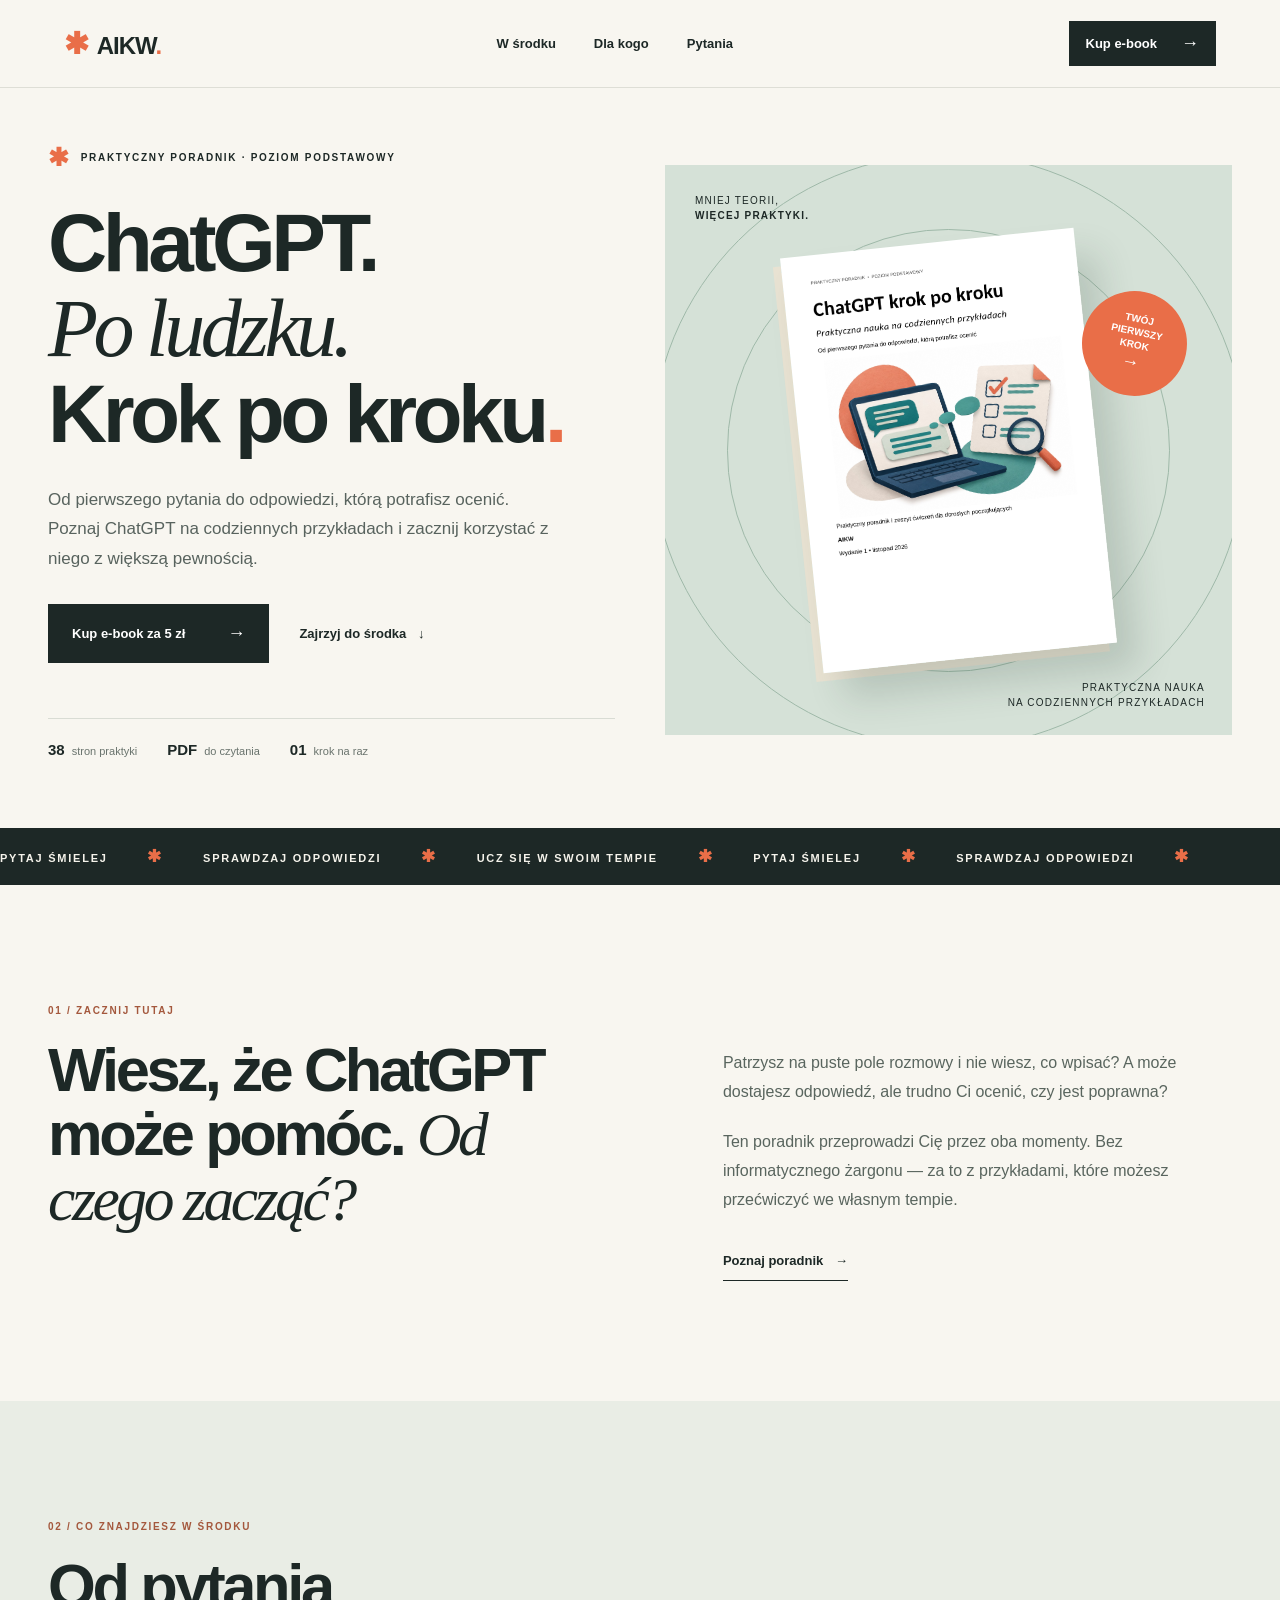
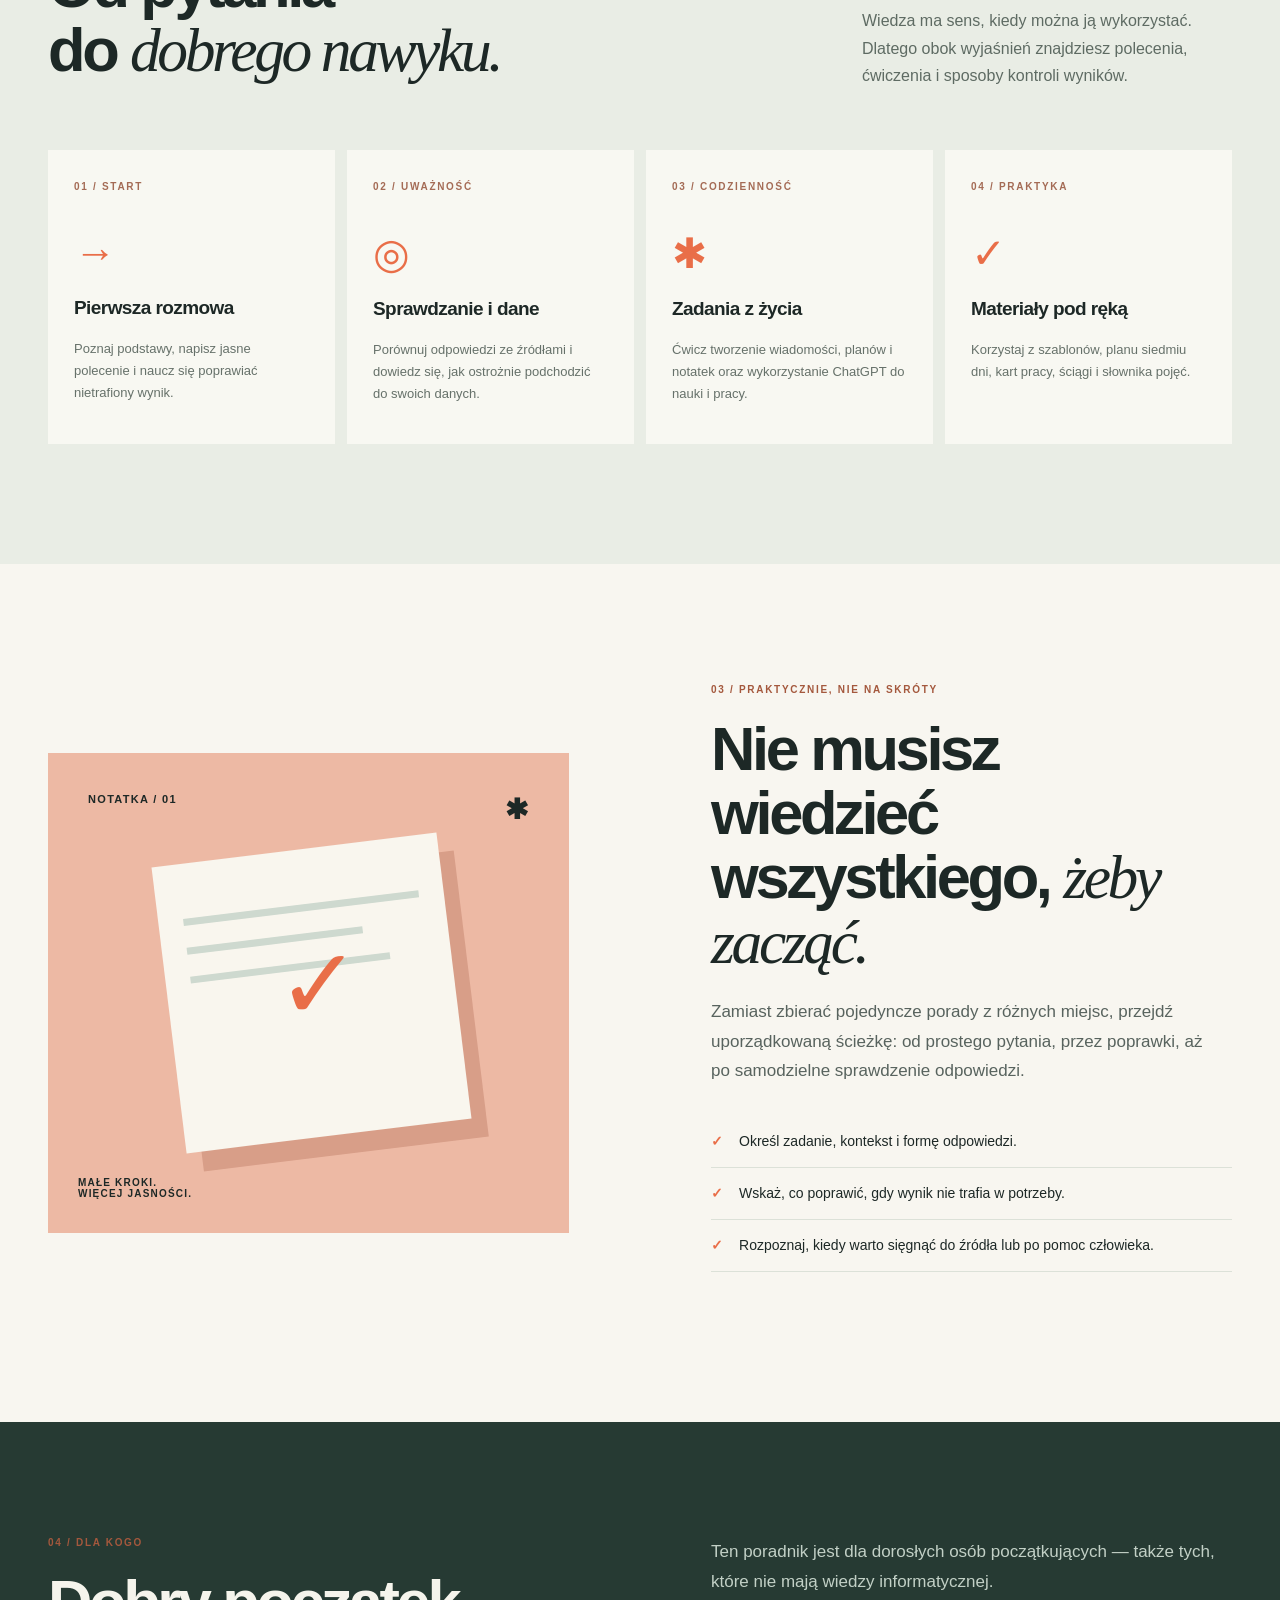
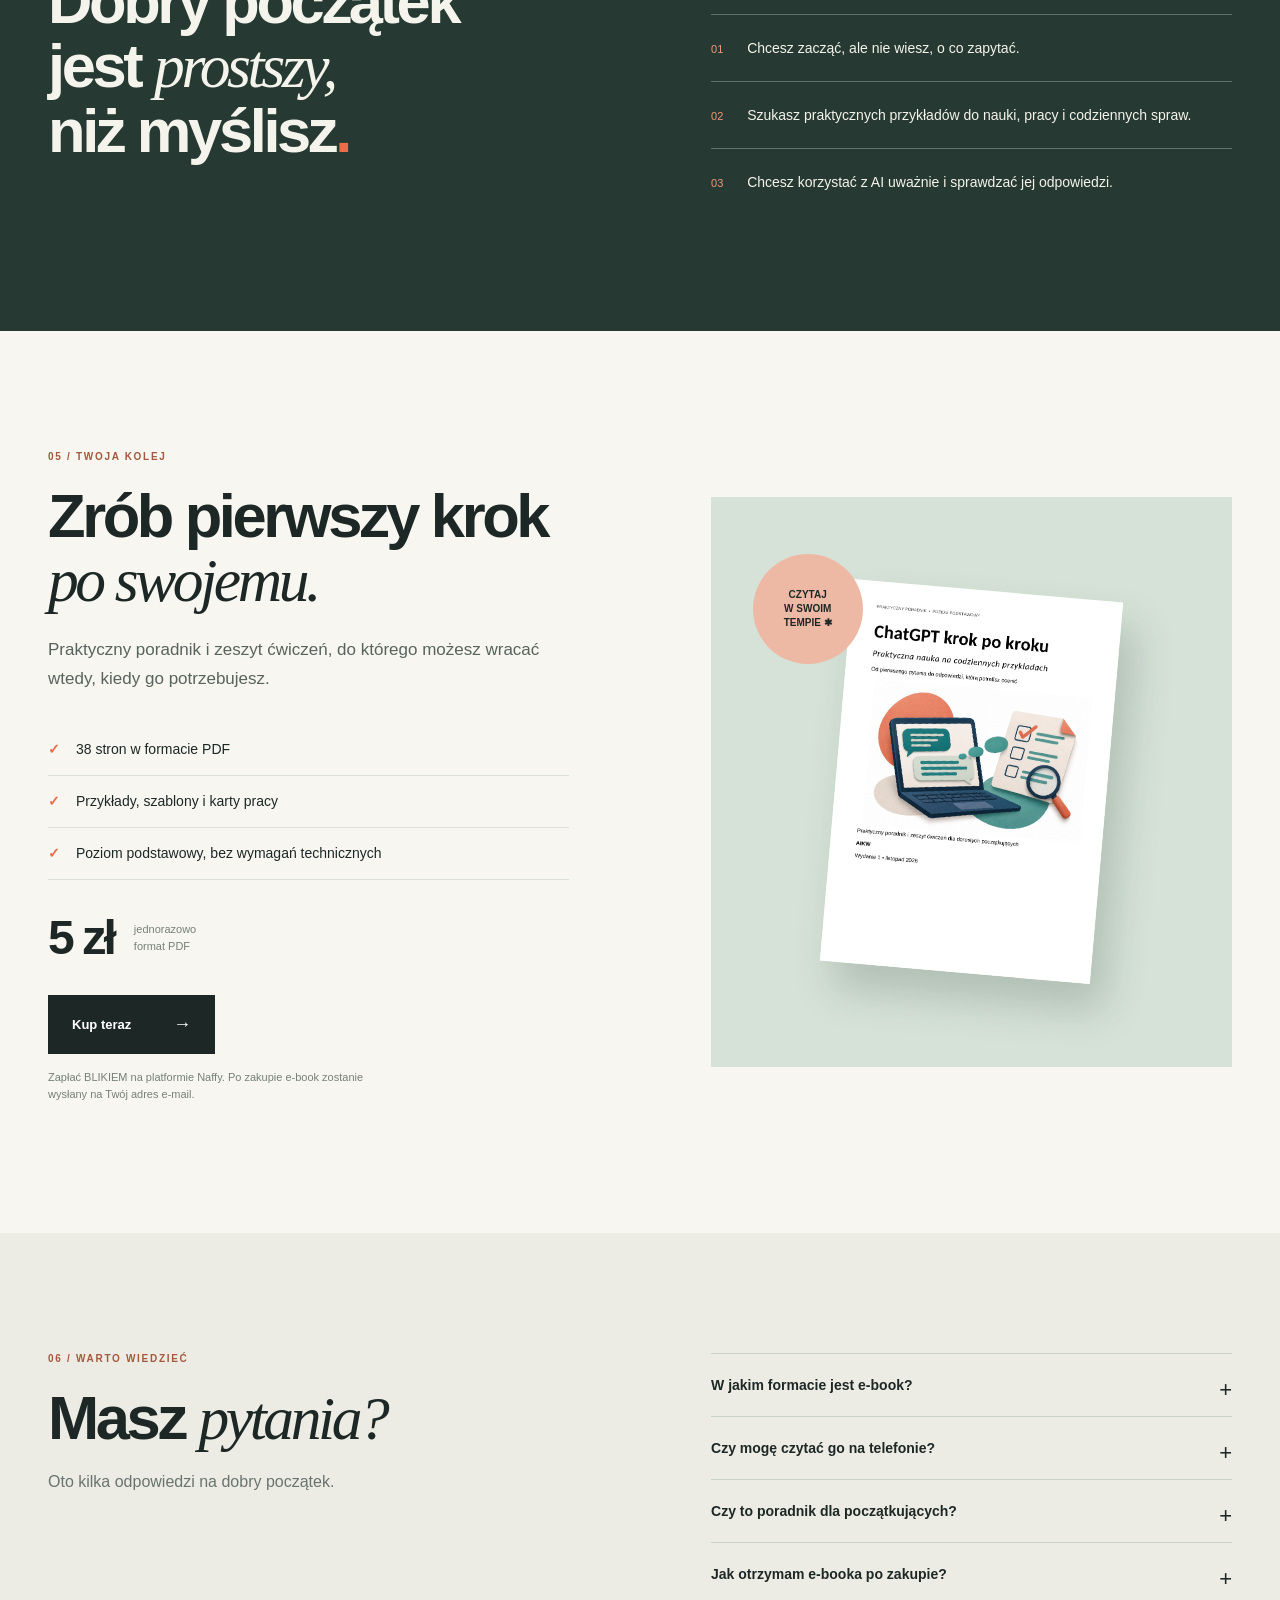
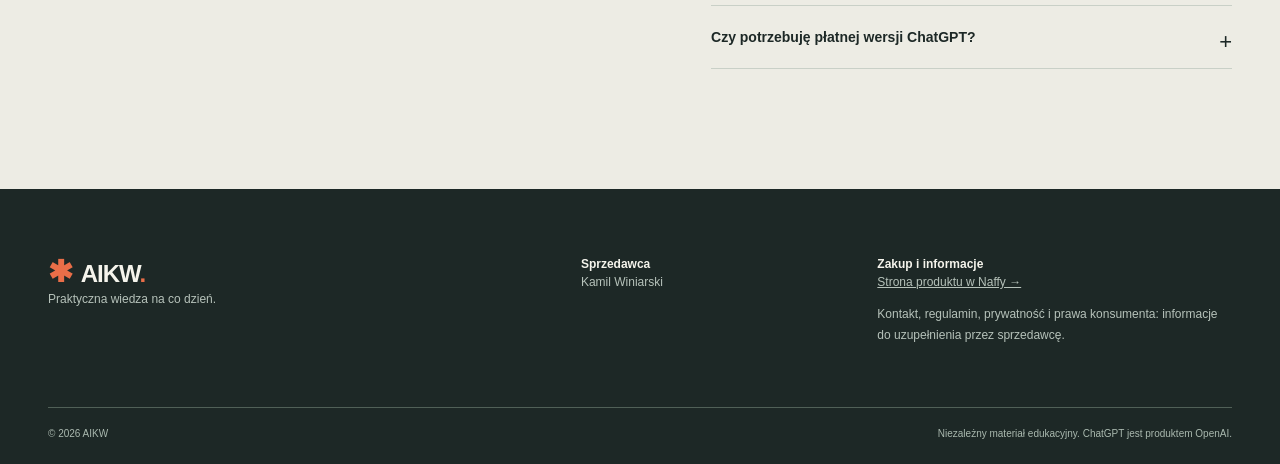
==== commit 101c7a46: "Doprecyzuj sposób zakupu i dostawy e-booka" ====
--- a/index.html
+++ b/index.html
@@ -12,7 +12,7 @@
 <section id="w-srodku" class="section contents"><div class="wrap"><div class="section-heading"><div><p class="kicker">02 / CO ZNAJDZIESZ W ŚRODKU</p><h2>Od pytania<br>do <em>dobrego nawyku.</em></h2></div><p>Wiedza ma sens, kiedy można ją wykorzystać. Dlatego obok wyjaśnień znajdziesz polecenia, ćwiczenia i sposoby kontroli wyników.</p></div><div class="cards"><article class="card"><span class="card-number">01 / START</span><div class="card-icon">→</div><h3>Pierwsza rozmowa</h3><p>Poznaj podstawy, napisz jasne polecenie i naucz się poprawiać nietrafiony wynik.</p></article><article class="card"><span class="card-number">02 / UWAŻNOŚĆ</span><div class="card-icon">◎</div><h3>Sprawdzanie i dane</h3><p>Porównuj odpowiedzi ze źródłami i dowiedz się, jak ostrożnie podchodzić do swoich danych.</p></article><article class="card"><span class="card-number">03 / CODZIENNOŚĆ</span><div class="card-icon">✱</div><h3>Zadania z życia</h3><p>Ćwicz tworzenie wiadomości, planów i notatek oraz wykorzystanie ChatGPT do nauki i pracy.</p></article><article class="card"><span class="card-number">04 / PRAKTYKA</span><div class="card-icon">✓</div><h3>Materiały pod ręką</h3><p>Korzystaj z szablonów, planu siedmiu dni, kart pracy, ściągi i słownika pojęć.</p></article></div></div></section>
 <section class="section wrap benefit"><div class="note-graphic" aria-hidden="true"><div class="note-top"><span>NOTATKA / 01</span><span>✱</span></div><div class="note-lines"><i></i><i></i><i></i></div><div class="note-check">✓</div><p>MAŁE KROKI.<br>WIĘCEJ JASNOŚCI.</p></div><div><p class="kicker">03 / PRAKTYCZNIE, NIE NA SKRÓTY</p><h2>Nie musisz wiedzieć wszystkiego, <em>żeby zacząć.</em></h2><p class="body-large">Zamiast zbierać pojedyncze porady z różnych miejsc, przejdź uporządkowaną ścieżkę: od prostego pytania, przez poprawki, aż po samodzielne sprawdzenie odpowiedzi.</p><ul class="check-list"><li>Określ zadanie, kontekst i formę odpowiedzi.</li><li>Wskaż, co poprawić, gdy wynik nie trafia w potrzeby.</li><li>Rozpoznaj, kiedy warto sięgnąć do źródła lub po pomoc człowieka.</li></ul></div></section>
 <section id="dla-kogo" class="audience"><div class="wrap audience-inner"><div><p class="kicker">04 / DLA KOGO</p><h2>Dobry początek<br>jest <em>prostszy,</em><br>niż myślisz<span class="orange">.</span></h2></div><div><p class="body-large">Ten poradnik jest dla dorosłych osób początkujących — także tych, które nie mają wiedzy informatycznej.</p><div class="audience-item"><span>01</span> Chcesz zacząć, ale nie wiesz, o co zapytać.</div><div class="audience-item"><span>02</span> Szukasz praktycznych przykładów do nauki, pracy i codziennych spraw.</div><div class="audience-item"><span>03</span> Chcesz korzystać z AI uważnie i sprawdzać jej odpowiedzi.</div></div></div></section>
-<section id="oferta" class="section wrap offer"><div class="offer-copy"><p class="kicker">05 / TWOJA KOLEJ</p><h2>Zrób pierwszy krok <em>po swojemu.</em></h2><p class="body-large">Praktyczny poradnik i zeszyt ćwiczeń, do którego możesz wracać wtedy, kiedy go potrzebujesz.</p><ul class="check-list"><li>38 stron w formacie PDF</li><li>Przykłady, szablony i karty pracy</li><li>Poziom podstawowy, bez wymagań technicznych</li></ul><div class="price"><strong>5 zł</strong><span>jednorazowo<br>format PDF</span></div><a class="button" href="https://www.naffy.io/kamil-winiarski/praktyczny-ebook-qu3">Kup teraz <span>→</span></a><p class="small">Zakup odbywa się na platformie Naffy. Szczegóły dostępu do produktu znajdziesz na stronie zakupu.</p></div><div class="offer-art"><img src="assets/okladka.png" alt="Okładka poradnika ChatGPT krok po kroku" loading="lazy"><span class="offer-badge">CZYTAJ<br>W SWOIM<br>TEMPIE ✱</span></div></section>
-<section id="faq" class="section faq"><div class="wrap faq-inner"><div><p class="kicker">06 / WARTO WIEDZIEĆ</p><h2>Masz <em>pytania?</em></h2><p>Oto kilka odpowiedzi na dobry początek.</p></div><div class="faq-list"><details><summary>W jakim formacie jest e-book?</summary><p>Poradnik ma format PDF. Możesz go otworzyć w przeglądarce lub aplikacji obsługującej pliki PDF.</p></details><details><summary>Czy mogę czytać go na telefonie?</summary><p>Tak, pliki PDF można czytać na telefonie za pomocą przeglądarki lub czytnika PDF.</p></details><details><summary>Czy to poradnik dla początkujących?</summary><p>Tak. Jest przeznaczony dla dorosłych osób początkujących i nie wymaga wiedzy informatycznej.</p></details><details><summary>Jak otrzymam e-booka po zakupie?</summary><p>Zakup obsługuje Naffy. Informacje o dostępie i warunkach zakupu sprawdź na stronie produktu przed opłaceniem zamówienia.</p></details><details><summary>Czy potrzebuję płatnej wersji ChatGPT?</summary><p>Poradnik zaleca rozpoczęcie od prostych zadań tekstowych dostępnych na Twoim koncie. Funkcje i limity mogą się różnić; ćwiczenia z plikami i obrazami mają wariant bez załączników.</p></details></div></div></section>
+<section id="oferta" class="section wrap offer"><div class="offer-copy"><p class="kicker">05 / TWOJA KOLEJ</p><h2>Zrób pierwszy krok <em>po swojemu.</em></h2><p class="body-large">Praktyczny poradnik i zeszyt ćwiczeń, do którego możesz wracać wtedy, kiedy go potrzebujesz.</p><ul class="check-list"><li>38 stron w formacie PDF</li><li>Przykłady, szablony i karty pracy</li><li>Poziom podstawowy, bez wymagań technicznych</li></ul><div class="price"><strong>5 zł</strong><span>jednorazowo<br>format PDF</span></div><a class="button" href="https://www.naffy.io/kamil-winiarski/praktyczny-ebook-qu3">Kup teraz <span>→</span></a><p class="small">Zapłać BLIKIEM na platformie Naffy. Po zakupie e-book zostanie wysłany na Twój adres e-mail.</p></div><div class="offer-art"><img src="assets/okladka.png" alt="Okładka poradnika ChatGPT krok po kroku" loading="lazy"><span class="offer-badge">CZYTAJ<br>W SWOIM<br>TEMPIE ✱</span></div></section>
+<section id="faq" class="section faq"><div class="wrap faq-inner"><div><p class="kicker">06 / WARTO WIEDZIEĆ</p><h2>Masz <em>pytania?</em></h2><p>Oto kilka odpowiedzi na dobry początek.</p></div><div class="faq-list"><details><summary>W jakim formacie jest e-book?</summary><p>Poradnik ma format PDF. Możesz go otworzyć w przeglądarce lub aplikacji obsługującej pliki PDF.</p></details><details><summary>Czy mogę czytać go na telefonie?</summary><p>Tak, pliki PDF można czytać na telefonie za pomocą przeglądarki lub czytnika PDF.</p></details><details><summary>Czy to poradnik dla początkujących?</summary><p>Tak. Jest przeznaczony dla dorosłych osób początkujących i nie wymaga wiedzy informatycznej.</p></details><details><summary>Jak otrzymam e-booka po zakupie?</summary><p>Po opłaceniu zamówienia na platformie Naffy otrzymasz e-booka na adres e-mail podany przy zakupie.</p></details><details><summary>Czy potrzebuję płatnej wersji ChatGPT?</summary><p>Poradnik zaleca rozpoczęcie od prostych zadań tekstowych dostępnych na Twoim koncie. Funkcje i limity mogą się różnić; ćwiczenia z plikami i obrazami mają wariant bez załączników.</p></details></div></div></section>
 </main><footer><div class="wrap footer-inner"><div><a class="brand" href="#start"><span class="brand-mark">✱</span> AIKW<span class="brand-dot">.</span></a><p>Praktyczna wiedza na co dzień.</p></div><div><strong>Sprzedawca</strong><p>Kamil Winiarski</p></div><div><strong>Zakup i informacje</strong><p><a href="https://www.naffy.io/kamil-winiarski/praktyczny-ebook-qu3">Strona produktu w Naffy →</a></p><p>Kontakt, regulamin, prywatność i prawa konsumenta: informacje do uzupełnienia przez sprzedawcę.</p></div></div><div class="wrap footer-bottom">© 2026 AIKW <span>Niezależny materiał edukacyjny. ChatGPT jest produktem OpenAI.</span></div></footer>
 </body></html>
--- a/style.css
+++ b/style.css
@@ -1,2 +1 @@
-@import url('https://fonts.googleapis.com/css2?family=DM+Sans:wght@400;500;600;700&family=Playfair+Display:ital,wght@1,500;1,600&display=swap');
 :root{--ink:#1d2826;--cream:#f8f6f0;--orange:#e96e48;--green:#cbdad0}*{box-sizing:border-box}html{scroll-behavior:smooth}body{margin:0;background:var(--cream);color:var(--ink);font-family:'DM Sans',Arial,sans-serif}a{color:inherit}img{max-width:100%;display:block}.wrap{width:min(1280px,calc(100% - 96px));margin:auto}.header{height:88px;display:flex;align-items:center;justify-content:space-between;padding:0 5%;border-bottom:1px solid #deded6}.brand{text-decoration:none;font-weight:700;font-size:24px;letter-spacing:-1px}.brand-mark,.brand-dot,.orange{color:var(--orange)}.brand-mark{font-size:30px;margin-right:4px}.header nav{display:flex;gap:38px;font-size:13px;font-weight:700}.header nav a{text-decoration:none}.header nav a:hover,.text-link:hover,.under-link:hover{color:var(--orange)}.button{display:inline-flex;align-items:center;justify-content:space-between;gap:42px;background:var(--ink);color:white;text-decoration:none;padding:19px 24px;font-size:13px;font-weight:700;transition:background .2s,transform .2s}.button:hover{background:#e36c47;transform:translateY(-2px)}.button span{font-size:18px}.button-small{padding:12px 17px;gap:24px}.hero{display:grid;grid-template-columns:1fr 1fr;min-height:650px;align-items:center;gap:50px;padding-top:55px;padding-bottom:70px}.eyebrow,.kicker,.card-number{font-size:10px;letter-spacing:.17em;font-weight:700}.eyebrow{display:flex;align-items:center;gap:10px}.spark{font-size:25px;color:var(--orange)}h1,h2,h3,p{margin-top:0}h1,h2{letter-spacing:-.055em;line-height:1.04}h1{font-size:clamp(58px,6.4vw,98px);margin:28px 0}h1 em,h2 em{font-family:'Playfair Display',Georgia,serif;font-weight:500}h2{font-size:clamp(40px,4.8vw,68px);margin:22px 0}.lead,.body-large{font-size:17px;line-height:1.75;color:#58635e;max-width:510px}.hero-actions{display:flex;align-items:center;gap:30px;margin-top:30px}.text-link,.under-link{font-size:13px;font-weight:700;text-decoration:none}.text-link span,.under-link span{margin-left:8px}.hero-meta{display:flex;gap:30px;border-top:1px solid #d9dcd4;margin-top:55px;padding-top:22px;font-size:11px;color:#69736d}.hero-meta b{color:var(--ink);font-size:15px;margin-right:4px}.hero-art{height:570px;background:#d5e1d7;position:relative;overflow:hidden;display:grid;place-items:center}.book{width:52%;position:relative;z-index:2;transform:rotate(-6deg);box-shadow:20px 28px 35px #233b302b,-8px 8px 0 #e8e2d2}.orbit{position:absolute;border:1px solid #9fb9a9;border-radius:50%;width:78%;aspect-ratio:1}.orbit-two{width:105%}.art-label,.art-caption{position:absolute;font-size:10px;line-height:1.5;letter-spacing:.12em;z-index:3}.art-label{top:28px;left:30px}.art-caption{bottom:25px;right:27px;text-align:right}.art-stamp{position:absolute;right:8%;top:22%;z-index:3;background:var(--orange);color:white;border-radius:50%;width:105px;height:105px;display:grid;place-content:center;text-align:center;font-size:10px;font-weight:700;line-height:1.3;transform:rotate(12deg)}.art-stamp span{font-size:18px}.ticker{background:var(--ink);color:#f5f3eb;overflow:hidden;white-space:nowrap;padding:18px 0;font-size:11px;letter-spacing:.16em;font-weight:700}.ticker div{width:max-content}.ticker span{color:var(--orange);padding:0 35px;font-size:17px}.section{padding-top:120px;padding-bottom:120px}.intro{display:grid;grid-template-columns:1fr 1fr;gap:14%}.kicker{color:#a4583d}.intro-copy{padding-top:44px;color:#59655e;line-height:1.8}.intro-copy p{margin-bottom:22px}.under-link{display:inline-block;color:var(--ink);border-bottom:1px solid var(--ink);padding-bottom:8px;margin-top:12px}.contents{background:#e9ede5}.section-heading{display:flex;justify-content:space-between;align-items:end;gap:60px;margin-bottom:45px}.section-heading p:last-child{max-width:370px;line-height:1.7;color:#5e6b63}.cards{display:grid;grid-template-columns:repeat(4,1fr);gap:12px}.card{background:#f8f8f2;padding:26px;min-height:290px}.card-number{color:#a46b55}.card-icon{font-size:42px;color:var(--orange);margin:35px 0 20px}.card h3{font-size:19px;letter-spacing:-.03em}.card p{font-size:13px;line-height:1.7;color:#66716a}.benefit{display:grid;grid-template-columns:1fr 1fr;align-items:center;gap:12%}.note-graphic{background:#edb9a4;min-height:480px;padding:40px;position:relative;overflow:hidden}.note-top{display:flex;justify-content:space-between;font-size:11px;letter-spacing:.12em;font-weight:700}.note-top span:last-child{font-size:28px}.note-lines{background:#f9f6ee;position:absolute;width:55%;height:60%;left:23%;top:20%;transform:rotate(-7deg);padding:55px 25px;box-shadow:15px 20px 0 #d89e88}.note-lines i{display:block;height:7px;background:#ced9cf;margin-bottom:22px}.note-lines i:nth-child(2){width:75%}.note-lines i:nth-child(3){width:85%}.note-check{position:absolute;top:36%;left:44%;font-size:100px;color:var(--orange)}.note-graphic>p{position:absolute;bottom:24px;left:30px;font-size:10px;font-weight:700;letter-spacing:.12em}.check-list{list-style:none;padding:0;margin:30px 0}.check-list li{border-bottom:1px solid #dce1d8;padding:15px 0;font-size:14px;line-height:1.5}.check-list li:before{content:'✓';color:var(--orange);margin-right:16px;font-weight:bold}.audience{background:#263a33;color:#f5f4ec;padding:115px 0}.audience-inner{display:grid;grid-template-columns:1fr 1fr;gap:12%}.audience .body-large{color:#c2d0c6}.audience-item{border-top:1px solid #627168;padding:22px 0;font-size:14px;line-height:1.6}.audience-item span{color:#ec997a;margin-right:20px;font-size:11px}.offer{display:grid;grid-template-columns:1fr 1fr;gap:12%;align-items:center}.price{display:flex;align-items:center;gap:20px;margin:30px 0}.price strong{font-size:48px;letter-spacing:-.06em}.price span,.small{font-size:11px;line-height:1.5;color:#758078}.small{max-width:350px;margin-top:15px}.offer-art{background:#d6e2d7;min-height:570px;display:grid;place-items:center;position:relative}.offer-art img{width:52%;transform:rotate(5deg);box-shadow:15px 25px 40px #233b3035}.offer-badge{position:absolute;top:10%;left:8%;background:#edb9a4;border-radius:50%;height:110px;width:110px;display:grid;place-content:center;text-align:center;font-size:10px;font-weight:700;line-height:1.4}.faq{background:#edece4}.faq-inner{display:grid;grid-template-columns:1fr 1fr;gap:12%}.faq-inner>div>p:last-child{color:#68746d}.faq details{border-top:1px solid #c9d0c7}.faq details:last-child{border-bottom:1px solid #c9d0c7}.faq summary{list-style:none;cursor:pointer;padding:23px 30px 23px 0;font-weight:700;font-size:14px;position:relative}.faq summary::-webkit-details-marker{display:none}.faq summary:after{content:'+';position:absolute;right:0;font-size:22px;font-weight:400}.faq details[open] summary:after{content:'−'}.faq details p{font-size:14px;line-height:1.7;color:#657068;padding-right:30px}footer{background:#1d2826;color:#f5f4ec;padding:65px 0 25px}.footer-inner{display:grid;grid-template-columns:2fr 1fr 1.5fr;gap:60px}.footer-inner strong{font-size:12px}.footer-inner p{font-size:12px;color:#b6c2ba;line-height:1.7}.footer-bottom{border-top:1px solid #506057;margin-top:50px;padding-top:20px;font-size:10px;color:#aab9af;display:flex;justify-content:space-between;gap:20px}a:focus-visible,summary:focus-visible{outline:3px solid #ed9a79;outline-offset:4px}@media(max-width:800px){.wrap{width:min(100% - 40px,620px)}.header{height:72px;padding:0 20px}.header nav{display:none}.hero{grid-template-columns:1fr;gap:38px;padding:55px 0}.hero h1{font-size:clamp(55px,11vw,78px)}.hero-art{height:500px}.hero-meta{margin-top:35px;gap:18px}.section{padding-top:80px;padding-bottom:80px}.intro,.benefit,.audience-inner,.offer,.faq-inner{grid-template-columns:1fr;gap:35px}.intro-copy{padding-top:0}.section-heading{display:block}.cards{grid-template-columns:repeat(2,1fr)}.card{min-height:250px}.benefit .note-graphic{order:2}.audience{padding:80px 0}.offer-art{min-height:500px}.footer-inner{grid-template-columns:1fr 1fr;gap:25px}.footer-inner>div:first-child{grid-column:1/-1}}@media(max-width:420px){.button-small{font-size:11px;gap:10px}.hero-actions{align-items:flex-start;flex-direction:column;gap:22px}.hero-art{height:390px}.art-stamp{width:80px;height:80px;font-size:8px}.cards{grid-template-columns:1fr}.card{min-height:0}.card-icon{margin:22px 0 12px}.note-graphic,.offer-art{min-height:390px}.footer-inner{grid-template-columns:1fr}.footer-inner>div:first-child{grid-column:auto}.footer-bottom{flex-direction:column}.hero-meta{font-size:10px}.hero-meta b{display:block}}@media(prefers-reduced-motion:reduce){html{scroll-behavior:auto}*,*:before,*:after{transition:none!important;animation:none!important}}
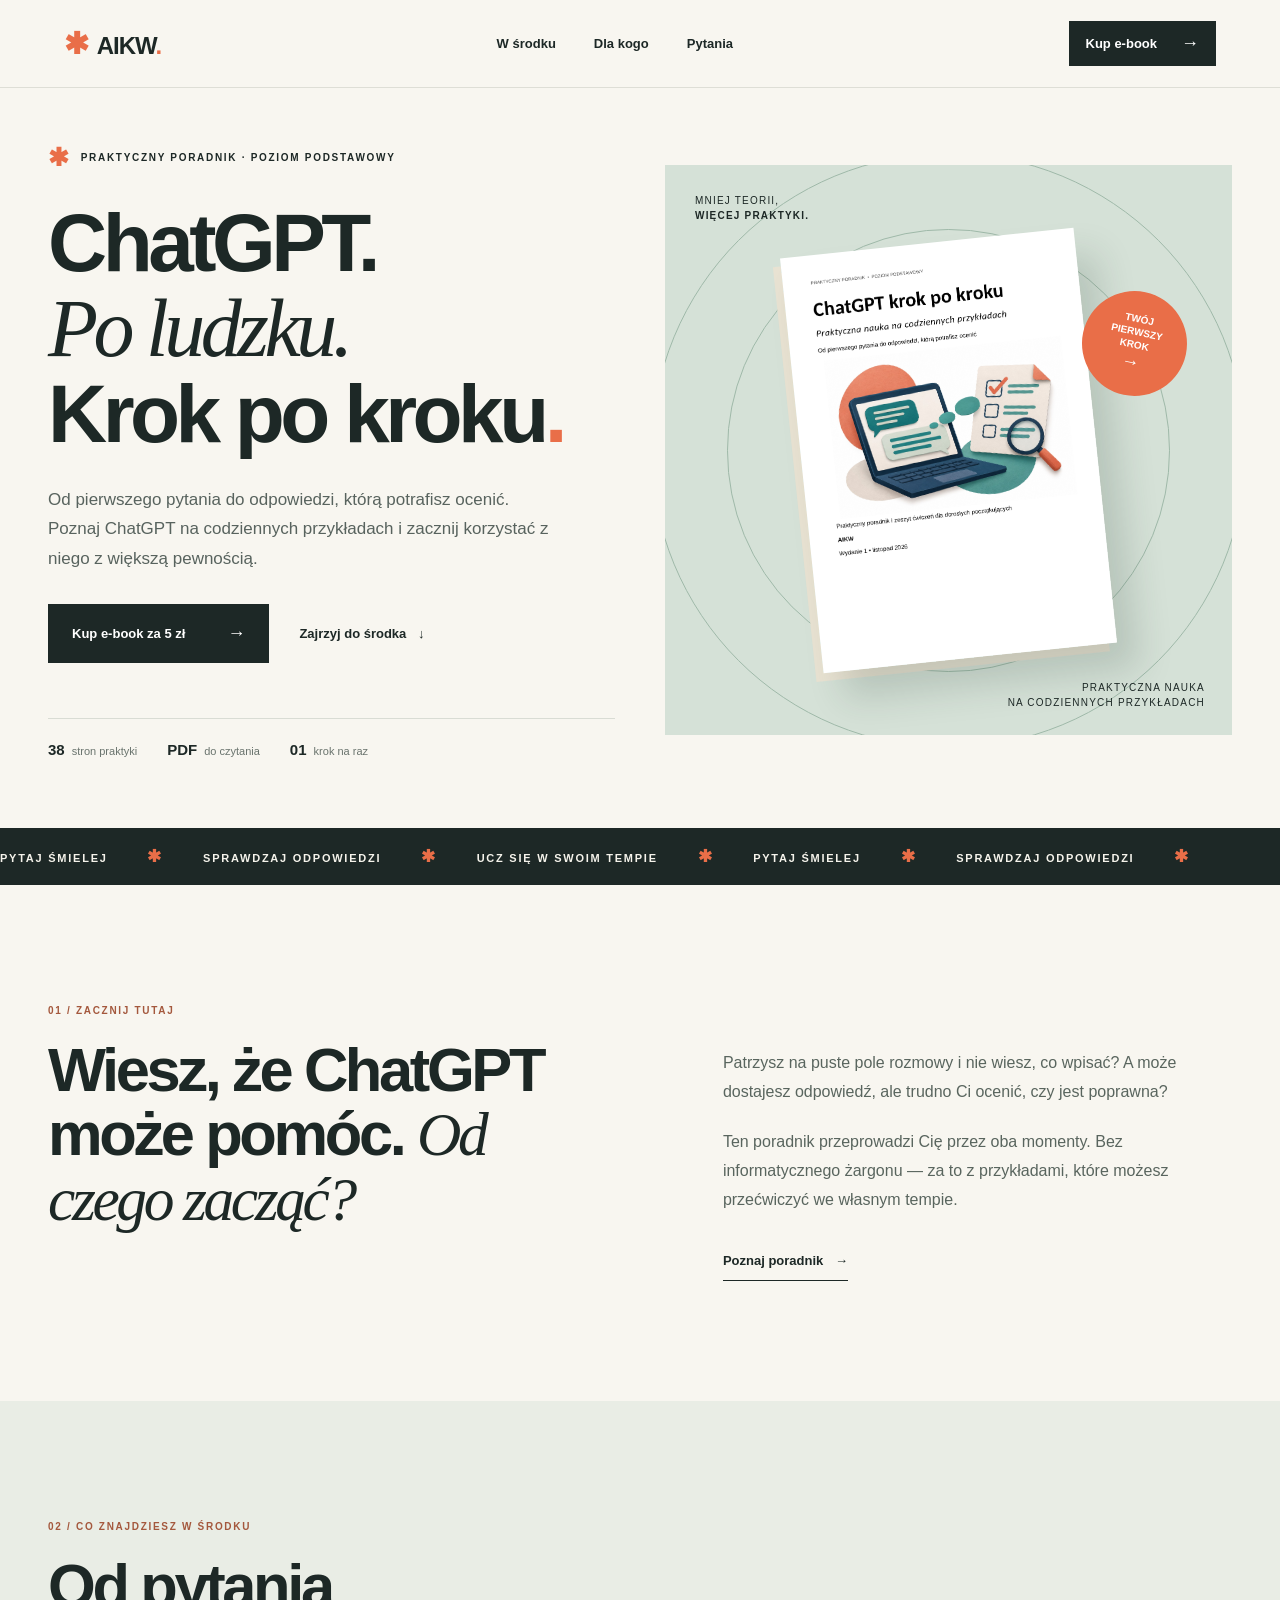
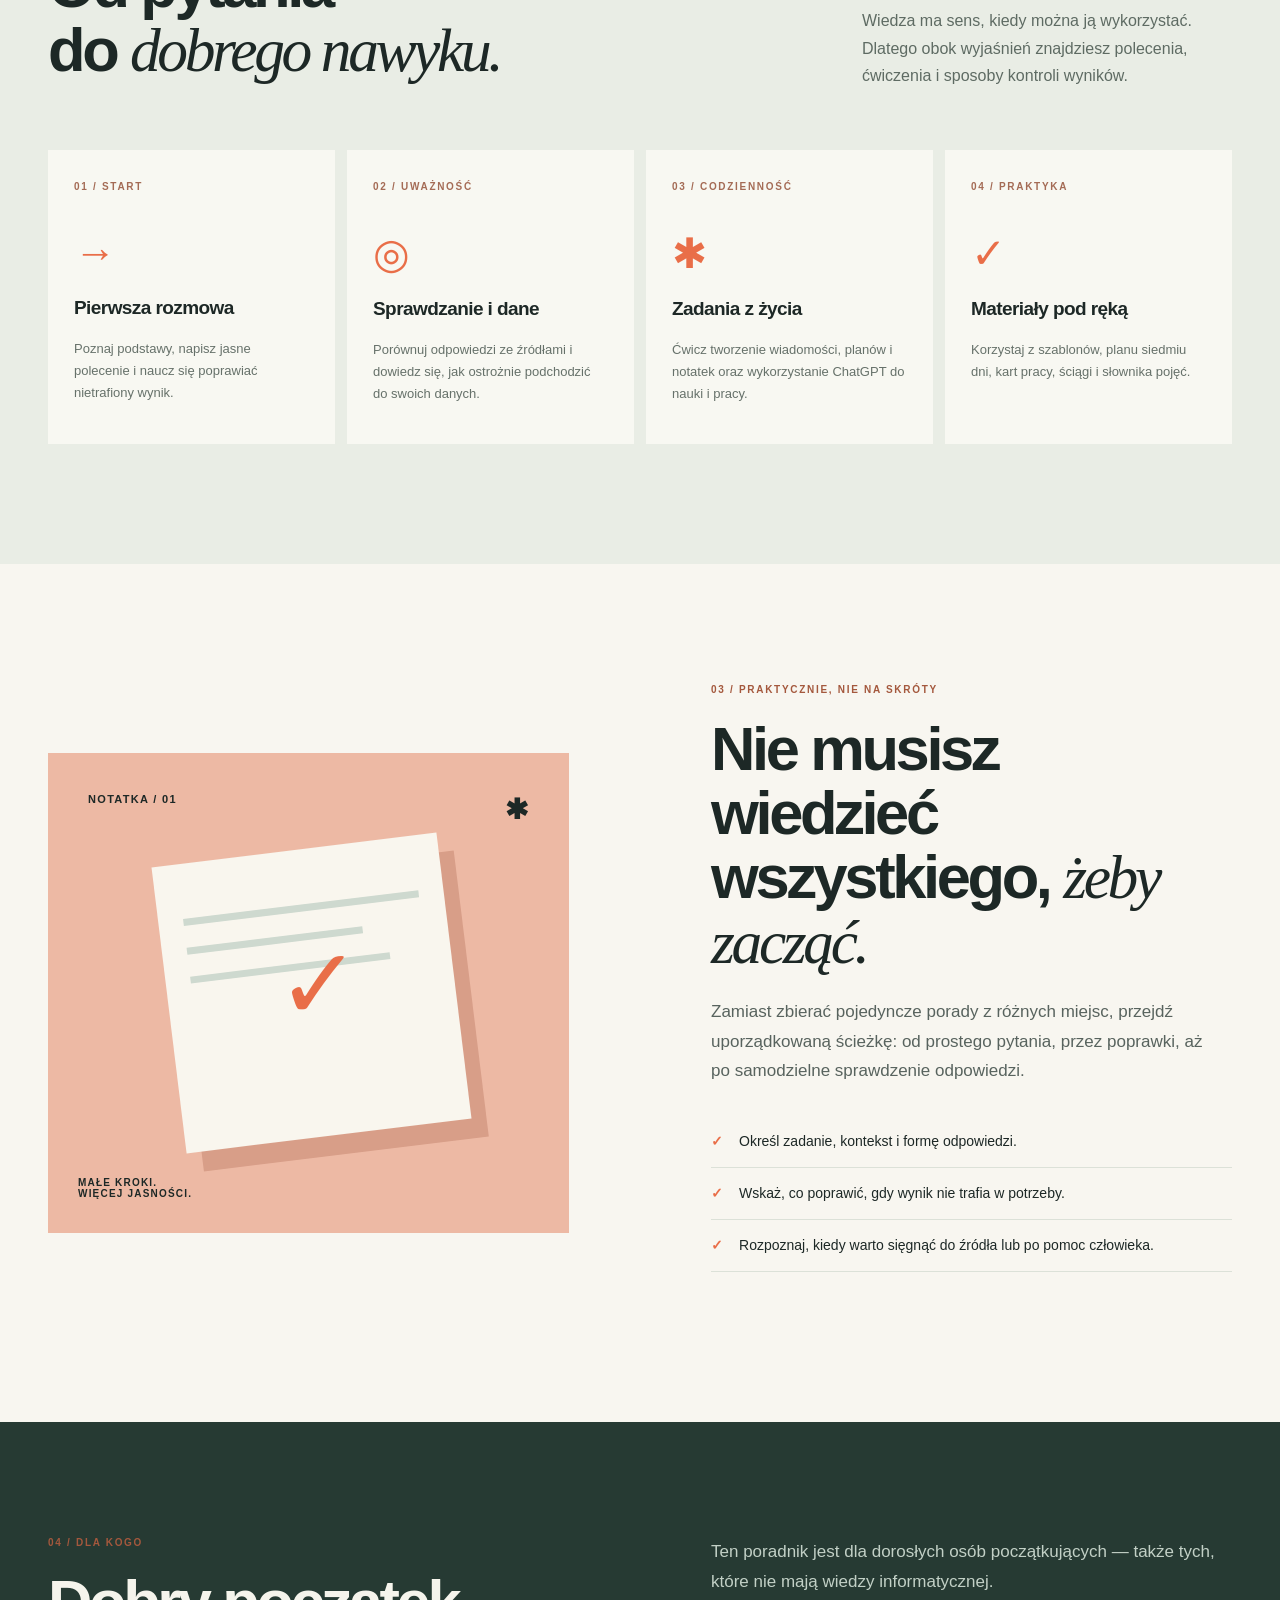
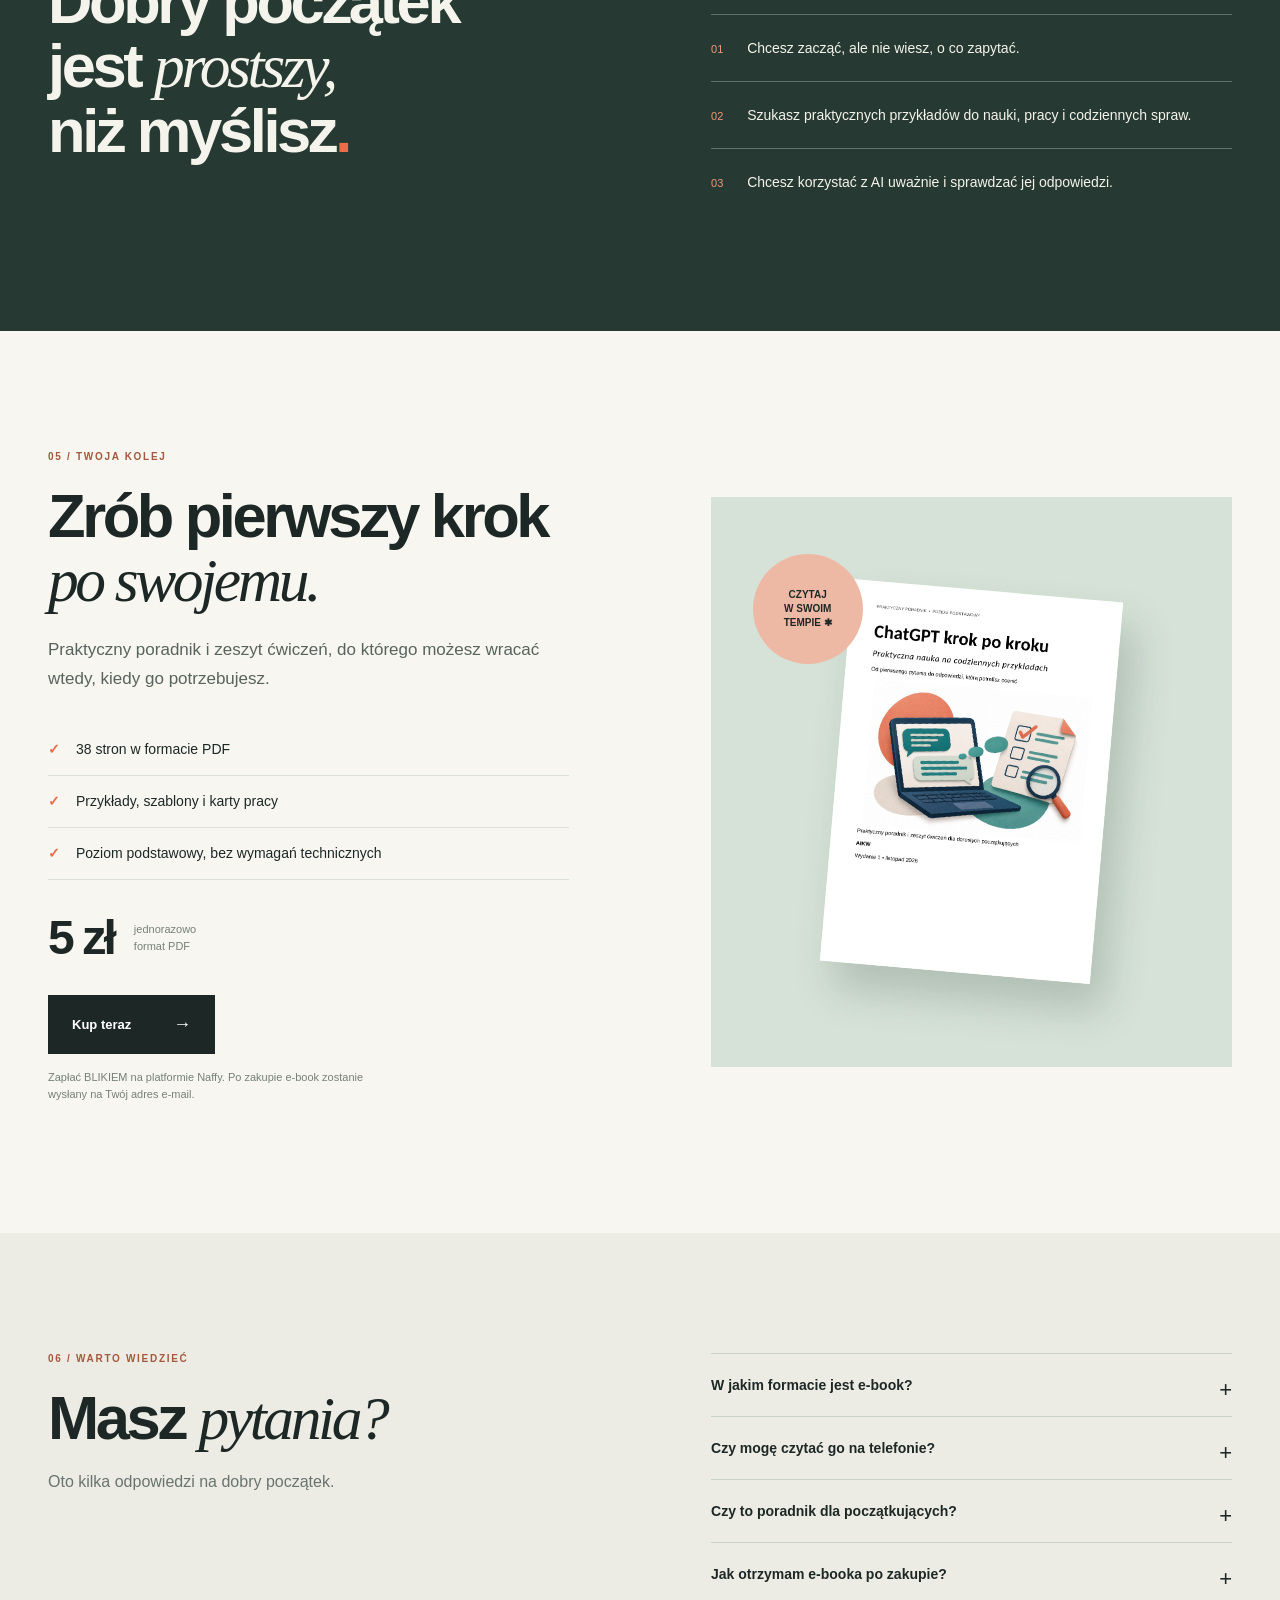
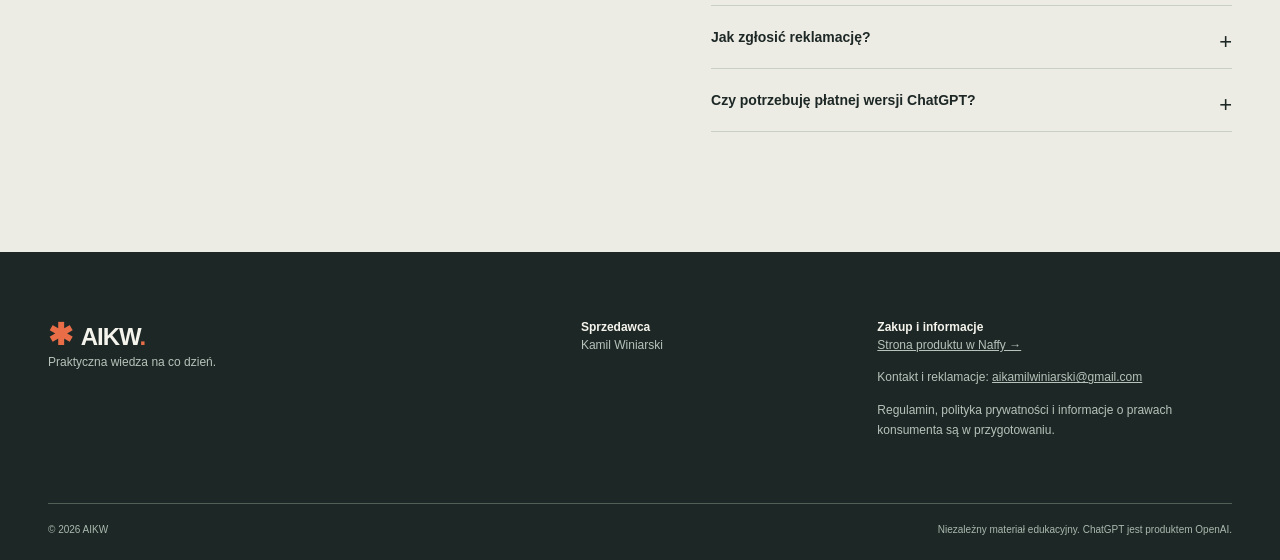
==== commit 4a4f5813: "Dodaj kontakt i sposób zgłaszania reklamacji" ====
--- a/index.html
+++ b/index.html
@@ -13,6 +13,6 @@
 <section class="section wrap benefit"><div class="note-graphic" aria-hidden="true"><div class="note-top"><span>NOTATKA / 01</span><span>✱</span></div><div class="note-lines"><i></i><i></i><i></i></div><div class="note-check">✓</div><p>MAŁE KROKI.<br>WIĘCEJ JASNOŚCI.</p></div><div><p class="kicker">03 / PRAKTYCZNIE, NIE NA SKRÓTY</p><h2>Nie musisz wiedzieć wszystkiego, <em>żeby zacząć.</em></h2><p class="body-large">Zamiast zbierać pojedyncze porady z różnych miejsc, przejdź uporządkowaną ścieżkę: od prostego pytania, przez poprawki, aż po samodzielne sprawdzenie odpowiedzi.</p><ul class="check-list"><li>Określ zadanie, kontekst i formę odpowiedzi.</li><li>Wskaż, co poprawić, gdy wynik nie trafia w potrzeby.</li><li>Rozpoznaj, kiedy warto sięgnąć do źródła lub po pomoc człowieka.</li></ul></div></section>
 <section id="dla-kogo" class="audience"><div class="wrap audience-inner"><div><p class="kicker">04 / DLA KOGO</p><h2>Dobry początek<br>jest <em>prostszy,</em><br>niż myślisz<span class="orange">.</span></h2></div><div><p class="body-large">Ten poradnik jest dla dorosłych osób początkujących — także tych, które nie mają wiedzy informatycznej.</p><div class="audience-item"><span>01</span> Chcesz zacząć, ale nie wiesz, o co zapytać.</div><div class="audience-item"><span>02</span> Szukasz praktycznych przykładów do nauki, pracy i codziennych spraw.</div><div class="audience-item"><span>03</span> Chcesz korzystać z AI uważnie i sprawdzać jej odpowiedzi.</div></div></div></section>
 <section id="oferta" class="section wrap offer"><div class="offer-copy"><p class="kicker">05 / TWOJA KOLEJ</p><h2>Zrób pierwszy krok <em>po swojemu.</em></h2><p class="body-large">Praktyczny poradnik i zeszyt ćwiczeń, do którego możesz wracać wtedy, kiedy go potrzebujesz.</p><ul class="check-list"><li>38 stron w formacie PDF</li><li>Przykłady, szablony i karty pracy</li><li>Poziom podstawowy, bez wymagań technicznych</li></ul><div class="price"><strong>5 zł</strong><span>jednorazowo<br>format PDF</span></div><a class="button" href="https://www.naffy.io/kamil-winiarski/praktyczny-ebook-qu3">Kup teraz <span>→</span></a><p class="small">Zapłać BLIKIEM na platformie Naffy. Po zakupie e-book zostanie wysłany na Twój adres e-mail.</p></div><div class="offer-art"><img src="assets/okladka.png" alt="Okładka poradnika ChatGPT krok po kroku" loading="lazy"><span class="offer-badge">CZYTAJ<br>W SWOIM<br>TEMPIE ✱</span></div></section>
-<section id="faq" class="section faq"><div class="wrap faq-inner"><div><p class="kicker">06 / WARTO WIEDZIEĆ</p><h2>Masz <em>pytania?</em></h2><p>Oto kilka odpowiedzi na dobry początek.</p></div><div class="faq-list"><details><summary>W jakim formacie jest e-book?</summary><p>Poradnik ma format PDF. Możesz go otworzyć w przeglądarce lub aplikacji obsługującej pliki PDF.</p></details><details><summary>Czy mogę czytać go na telefonie?</summary><p>Tak, pliki PDF można czytać na telefonie za pomocą przeglądarki lub czytnika PDF.</p></details><details><summary>Czy to poradnik dla początkujących?</summary><p>Tak. Jest przeznaczony dla dorosłych osób początkujących i nie wymaga wiedzy informatycznej.</p></details><details><summary>Jak otrzymam e-booka po zakupie?</summary><p>Po opłaceniu zamówienia na platformie Naffy otrzymasz e-booka na adres e-mail podany przy zakupie.</p></details><details><summary>Czy potrzebuję płatnej wersji ChatGPT?</summary><p>Poradnik zaleca rozpoczęcie od prostych zadań tekstowych dostępnych na Twoim koncie. Funkcje i limity mogą się różnić; ćwiczenia z plikami i obrazami mają wariant bez załączników.</p></details></div></div></section>
-</main><footer><div class="wrap footer-inner"><div><a class="brand" href="#start"><span class="brand-mark">✱</span> AIKW<span class="brand-dot">.</span></a><p>Praktyczna wiedza na co dzień.</p></div><div><strong>Sprzedawca</strong><p>Kamil Winiarski</p></div><div><strong>Zakup i informacje</strong><p><a href="https://www.naffy.io/kamil-winiarski/praktyczny-ebook-qu3">Strona produktu w Naffy →</a></p><p>Kontakt, regulamin, prywatność i prawa konsumenta: informacje do uzupełnienia przez sprzedawcę.</p></div></div><div class="wrap footer-bottom">© 2026 AIKW <span>Niezależny materiał edukacyjny. ChatGPT jest produktem OpenAI.</span></div></footer>
+<section id="faq" class="section faq"><div class="wrap faq-inner"><div><p class="kicker">06 / WARTO WIEDZIEĆ</p><h2>Masz <em>pytania?</em></h2><p>Oto kilka odpowiedzi na dobry początek.</p></div><div class="faq-list"><details><summary>W jakim formacie jest e-book?</summary><p>Poradnik ma format PDF. Możesz go otworzyć w przeglądarce lub aplikacji obsługującej pliki PDF.</p></details><details><summary>Czy mogę czytać go na telefonie?</summary><p>Tak, pliki PDF można czytać na telefonie za pomocą przeglądarki lub czytnika PDF.</p></details><details><summary>Czy to poradnik dla początkujących?</summary><p>Tak. Jest przeznaczony dla dorosłych osób początkujących i nie wymaga wiedzy informatycznej.</p></details><details><summary>Jak otrzymam e-booka po zakupie?</summary><p>Po opłaceniu zamówienia na platformie Naffy otrzymasz e-booka na adres e-mail podany przy zakupie.</p></details><details><summary>Jak zgłosić reklamację?</summary><p>Reklamację dotyczącą e-booka możesz wysłać do Kamila Winiarskiego na adres <a href="mailto:aikamilwiniarski@gmail.com">aikamilwiniarski@gmail.com</a>. Opisz problem i podaj dane pozwalające odnaleźć zamówienie.</p></details><details><summary>Czy potrzebuję płatnej wersji ChatGPT?</summary><p>Poradnik zaleca rozpoczęcie od prostych zadań tekstowych dostępnych na Twoim koncie. Funkcje i limity mogą się różnić; ćwiczenia z plikami i obrazami mają wariant bez załączników.</p></details></div></div></section>
+</main><footer><div class="wrap footer-inner"><div><a class="brand" href="#start"><span class="brand-mark">✱</span> AIKW<span class="brand-dot">.</span></a><p>Praktyczna wiedza na co dzień.</p></div><div><strong>Sprzedawca</strong><p>Kamil Winiarski</p></div><div><strong>Zakup i informacje</strong><p><a href="https://www.naffy.io/kamil-winiarski/praktyczny-ebook-qu3">Strona produktu w Naffy →</a></p><p>Kontakt i reklamacje: <a href="mailto:aikamilwiniarski@gmail.com">aikamilwiniarski@gmail.com</a></p><p>Regulamin, polityka prywatności i informacje o prawach konsumenta są w przygotowaniu.</p></div></div><div class="wrap footer-bottom">© 2026 AIKW <span>Niezależny materiał edukacyjny. ChatGPT jest produktem OpenAI.</span></div></footer>
 </body></html>
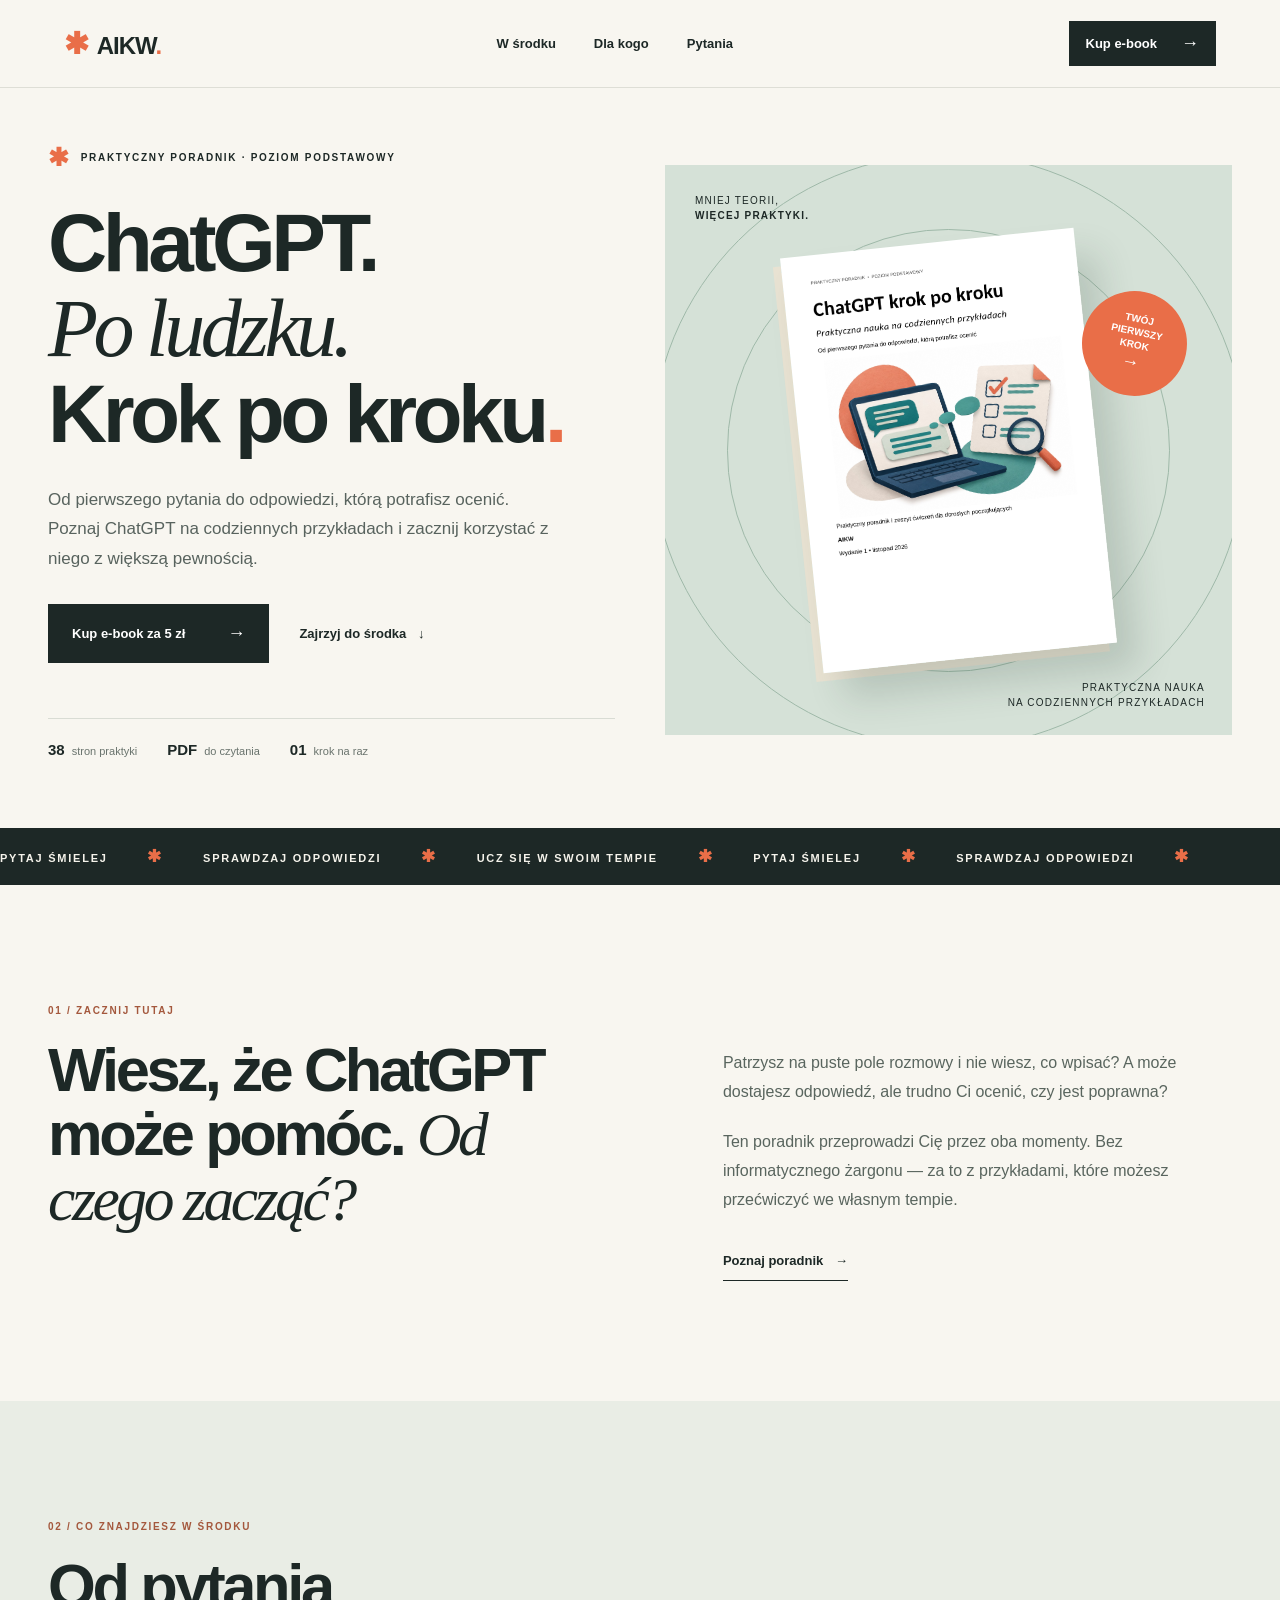
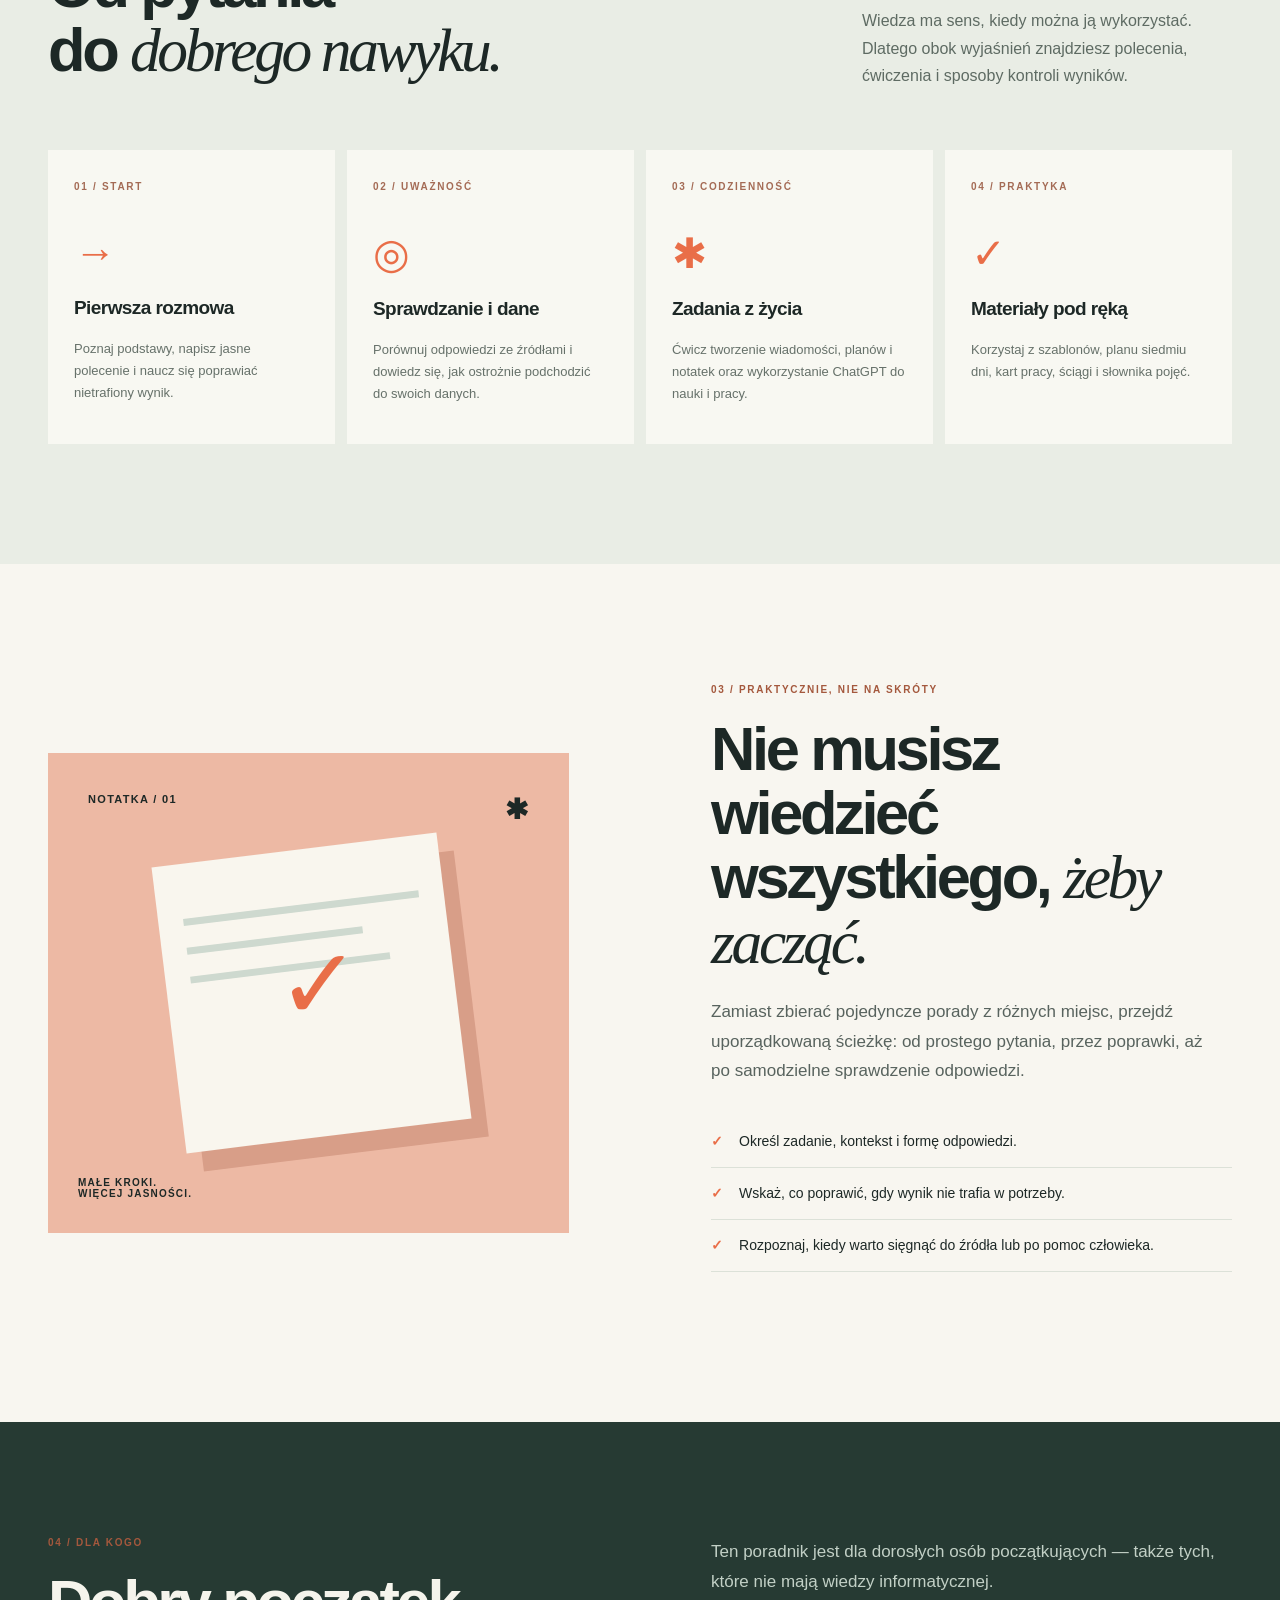
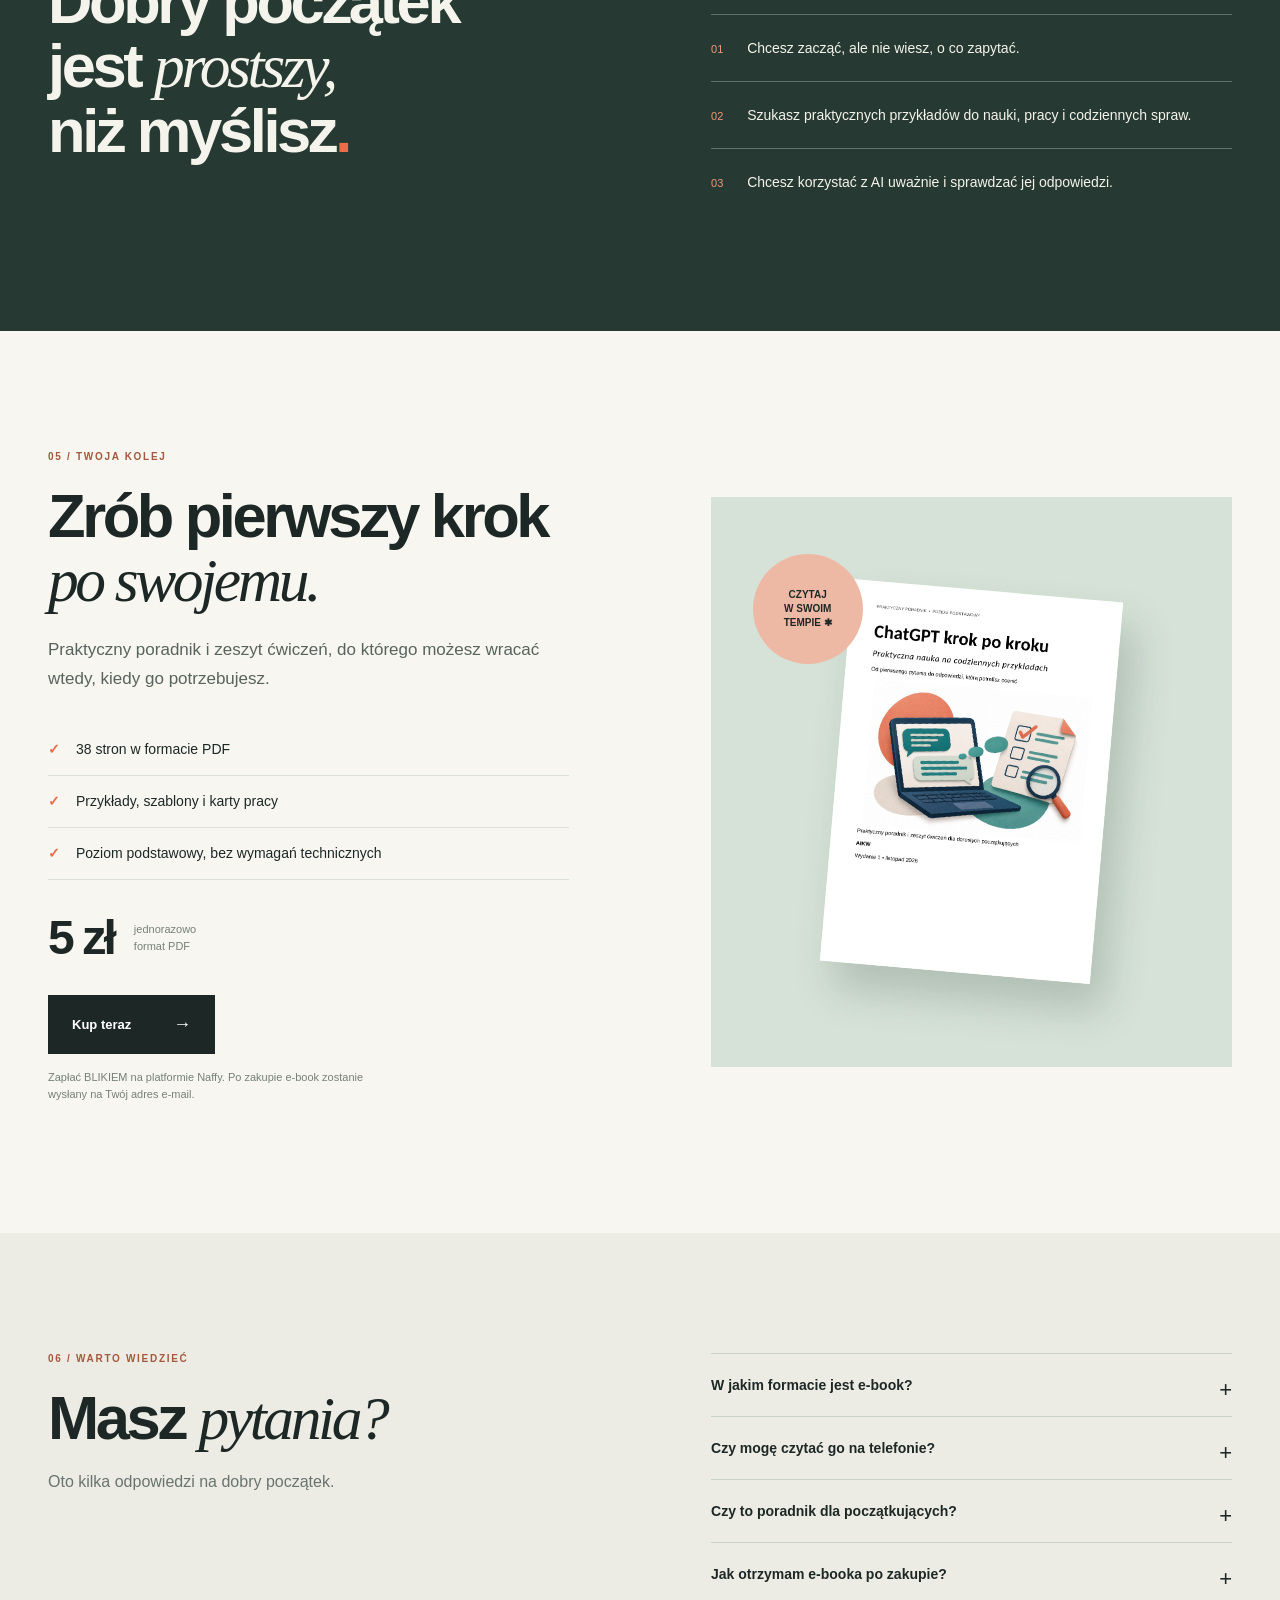
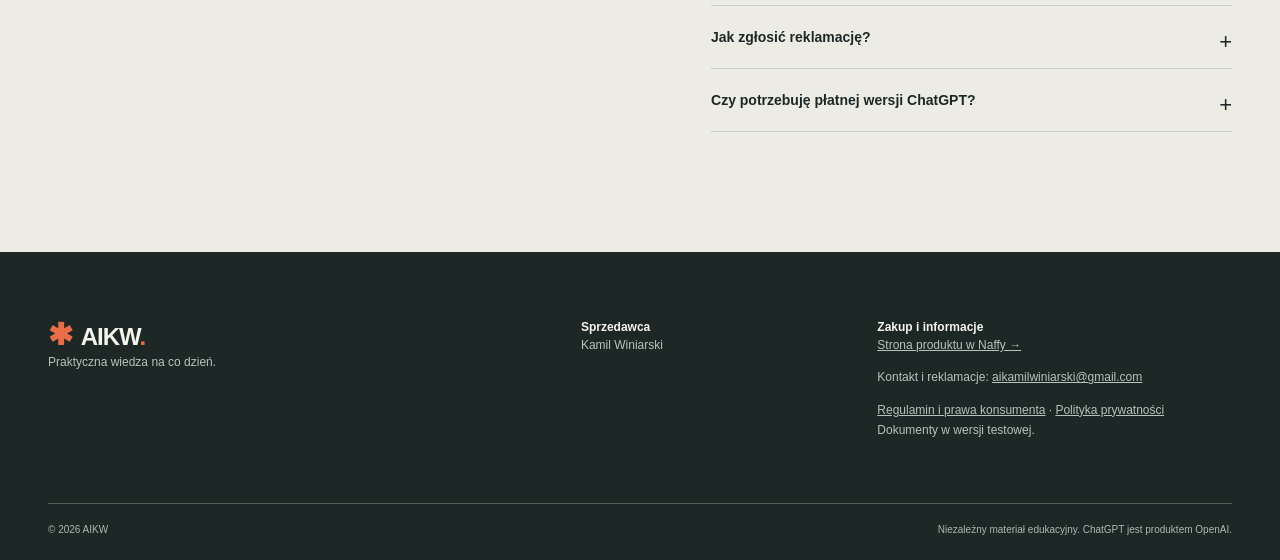
==== commit 10bde4c1: "Dodaj testowe projekty dokumentów sprzedaży" ====
--- a/index.html
+++ b/index.html
@@ -14,5 +14,5 @@
 <section id="dla-kogo" class="audience"><div class="wrap audience-inner"><div><p class="kicker">04 / DLA KOGO</p><h2>Dobry początek<br>jest <em>prostszy,</em><br>niż myślisz<span class="orange">.</span></h2></div><div><p class="body-large">Ten poradnik jest dla dorosłych osób początkujących — także tych, które nie mają wiedzy informatycznej.</p><div class="audience-item"><span>01</span> Chcesz zacząć, ale nie wiesz, o co zapytać.</div><div class="audience-item"><span>02</span> Szukasz praktycznych przykładów do nauki, pracy i codziennych spraw.</div><div class="audience-item"><span>03</span> Chcesz korzystać z AI uważnie i sprawdzać jej odpowiedzi.</div></div></div></section>
 <section id="oferta" class="section wrap offer"><div class="offer-copy"><p class="kicker">05 / TWOJA KOLEJ</p><h2>Zrób pierwszy krok <em>po swojemu.</em></h2><p class="body-large">Praktyczny poradnik i zeszyt ćwiczeń, do którego możesz wracać wtedy, kiedy go potrzebujesz.</p><ul class="check-list"><li>38 stron w formacie PDF</li><li>Przykłady, szablony i karty pracy</li><li>Poziom podstawowy, bez wymagań technicznych</li></ul><div class="price"><strong>5 zł</strong><span>jednorazowo<br>format PDF</span></div><a class="button" href="https://www.naffy.io/kamil-winiarski/praktyczny-ebook-qu3">Kup teraz <span>→</span></a><p class="small">Zapłać BLIKIEM na platformie Naffy. Po zakupie e-book zostanie wysłany na Twój adres e-mail.</p></div><div class="offer-art"><img src="assets/okladka.png" alt="Okładka poradnika ChatGPT krok po kroku" loading="lazy"><span class="offer-badge">CZYTAJ<br>W SWOIM<br>TEMPIE ✱</span></div></section>
 <section id="faq" class="section faq"><div class="wrap faq-inner"><div><p class="kicker">06 / WARTO WIEDZIEĆ</p><h2>Masz <em>pytania?</em></h2><p>Oto kilka odpowiedzi na dobry początek.</p></div><div class="faq-list"><details><summary>W jakim formacie jest e-book?</summary><p>Poradnik ma format PDF. Możesz go otworzyć w przeglądarce lub aplikacji obsługującej pliki PDF.</p></details><details><summary>Czy mogę czytać go na telefonie?</summary><p>Tak, pliki PDF można czytać na telefonie za pomocą przeglądarki lub czytnika PDF.</p></details><details><summary>Czy to poradnik dla początkujących?</summary><p>Tak. Jest przeznaczony dla dorosłych osób początkujących i nie wymaga wiedzy informatycznej.</p></details><details><summary>Jak otrzymam e-booka po zakupie?</summary><p>Po opłaceniu zamówienia na platformie Naffy otrzymasz e-booka na adres e-mail podany przy zakupie.</p></details><details><summary>Jak zgłosić reklamację?</summary><p>Reklamację dotyczącą e-booka możesz wysłać do Kamila Winiarskiego na adres <a href="mailto:aikamilwiniarski@gmail.com">aikamilwiniarski@gmail.com</a>. Opisz problem i podaj dane pozwalające odnaleźć zamówienie.</p></details><details><summary>Czy potrzebuję płatnej wersji ChatGPT?</summary><p>Poradnik zaleca rozpoczęcie od prostych zadań tekstowych dostępnych na Twoim koncie. Funkcje i limity mogą się różnić; ćwiczenia z plikami i obrazami mają wariant bez załączników.</p></details></div></div></section>
-</main><footer><div class="wrap footer-inner"><div><a class="brand" href="#start"><span class="brand-mark">✱</span> AIKW<span class="brand-dot">.</span></a><p>Praktyczna wiedza na co dzień.</p></div><div><strong>Sprzedawca</strong><p>Kamil Winiarski</p></div><div><strong>Zakup i informacje</strong><p><a href="https://www.naffy.io/kamil-winiarski/praktyczny-ebook-qu3">Strona produktu w Naffy →</a></p><p>Kontakt i reklamacje: <a href="mailto:aikamilwiniarski@gmail.com">aikamilwiniarski@gmail.com</a></p><p>Regulamin, polityka prywatności i informacje o prawach konsumenta są w przygotowaniu.</p></div></div><div class="wrap footer-bottom">© 2026 AIKW <span>Niezależny materiał edukacyjny. ChatGPT jest produktem OpenAI.</span></div></footer>
+</main><footer><div class="wrap footer-inner"><div><a class="brand" href="#start"><span class="brand-mark">✱</span> AIKW<span class="brand-dot">.</span></a><p>Praktyczna wiedza na co dzień.</p></div><div><strong>Sprzedawca</strong><p>Kamil Winiarski</p></div><div><strong>Zakup i informacje</strong><p><a href="https://www.naffy.io/kamil-winiarski/praktyczny-ebook-qu3">Strona produktu w Naffy →</a></p><p>Kontakt i reklamacje: <a href="mailto:aikamilwiniarski@gmail.com">aikamilwiniarski@gmail.com</a></p><p><a href="regulamin.html">Regulamin i prawa konsumenta</a> · <a href="prywatnosc.html">Polityka prywatności</a><br>Dokumenty w wersji testowej.</p></div></div><div class="wrap footer-bottom">© 2026 AIKW <span>Niezależny materiał edukacyjny. ChatGPT jest produktem OpenAI.</span></div></footer>
 </body></html>
--- a/style.css
+++ b/style.css
@@ -1 +1,3 @@
 :root{--ink:#1d2826;--cream:#f8f6f0;--orange:#e96e48;--green:#cbdad0}*{box-sizing:border-box}html{scroll-behavior:smooth}body{margin:0;background:var(--cream);color:var(--ink);font-family:'DM Sans',Arial,sans-serif}a{color:inherit}img{max-width:100%;display:block}.wrap{width:min(1280px,calc(100% - 96px));margin:auto}.header{height:88px;display:flex;align-items:center;justify-content:space-between;padding:0 5%;border-bottom:1px solid #deded6}.brand{text-decoration:none;font-weight:700;font-size:24px;letter-spacing:-1px}.brand-mark,.brand-dot,.orange{color:var(--orange)}.brand-mark{font-size:30px;margin-right:4px}.header nav{display:flex;gap:38px;font-size:13px;font-weight:700}.header nav a{text-decoration:none}.header nav a:hover,.text-link:hover,.under-link:hover{color:var(--orange)}.button{display:inline-flex;align-items:center;justify-content:space-between;gap:42px;background:var(--ink);color:white;text-decoration:none;padding:19px 24px;font-size:13px;font-weight:700;transition:background .2s,transform .2s}.button:hover{background:#e36c47;transform:translateY(-2px)}.button span{font-size:18px}.button-small{padding:12px 17px;gap:24px}.hero{display:grid;grid-template-columns:1fr 1fr;min-height:650px;align-items:center;gap:50px;padding-top:55px;padding-bottom:70px}.eyebrow,.kicker,.card-number{font-size:10px;letter-spacing:.17em;font-weight:700}.eyebrow{display:flex;align-items:center;gap:10px}.spark{font-size:25px;color:var(--orange)}h1,h2,h3,p{margin-top:0}h1,h2{letter-spacing:-.055em;line-height:1.04}h1{font-size:clamp(58px,6.4vw,98px);margin:28px 0}h1 em,h2 em{font-family:'Playfair Display',Georgia,serif;font-weight:500}h2{font-size:clamp(40px,4.8vw,68px);margin:22px 0}.lead,.body-large{font-size:17px;line-height:1.75;color:#58635e;max-width:510px}.hero-actions{display:flex;align-items:center;gap:30px;margin-top:30px}.text-link,.under-link{font-size:13px;font-weight:700;text-decoration:none}.text-link span,.under-link span{margin-left:8px}.hero-meta{display:flex;gap:30px;border-top:1px solid #d9dcd4;margin-top:55px;padding-top:22px;font-size:11px;color:#69736d}.hero-meta b{color:var(--ink);font-size:15px;margin-right:4px}.hero-art{height:570px;background:#d5e1d7;position:relative;overflow:hidden;display:grid;place-items:center}.book{width:52%;position:relative;z-index:2;transform:rotate(-6deg);box-shadow:20px 28px 35px #233b302b,-8px 8px 0 #e8e2d2}.orbit{position:absolute;border:1px solid #9fb9a9;border-radius:50%;width:78%;aspect-ratio:1}.orbit-two{width:105%}.art-label,.art-caption{position:absolute;font-size:10px;line-height:1.5;letter-spacing:.12em;z-index:3}.art-label{top:28px;left:30px}.art-caption{bottom:25px;right:27px;text-align:right}.art-stamp{position:absolute;right:8%;top:22%;z-index:3;background:var(--orange);color:white;border-radius:50%;width:105px;height:105px;display:grid;place-content:center;text-align:center;font-size:10px;font-weight:700;line-height:1.3;transform:rotate(12deg)}.art-stamp span{font-size:18px}.ticker{background:var(--ink);color:#f5f3eb;overflow:hidden;white-space:nowrap;padding:18px 0;font-size:11px;letter-spacing:.16em;font-weight:700}.ticker div{width:max-content}.ticker span{color:var(--orange);padding:0 35px;font-size:17px}.section{padding-top:120px;padding-bottom:120px}.intro{display:grid;grid-template-columns:1fr 1fr;gap:14%}.kicker{color:#a4583d}.intro-copy{padding-top:44px;color:#59655e;line-height:1.8}.intro-copy p{margin-bottom:22px}.under-link{display:inline-block;color:var(--ink);border-bottom:1px solid var(--ink);padding-bottom:8px;margin-top:12px}.contents{background:#e9ede5}.section-heading{display:flex;justify-content:space-between;align-items:end;gap:60px;margin-bottom:45px}.section-heading p:last-child{max-width:370px;line-height:1.7;color:#5e6b63}.cards{display:grid;grid-template-columns:repeat(4,1fr);gap:12px}.card{background:#f8f8f2;padding:26px;min-height:290px}.card-number{color:#a46b55}.card-icon{font-size:42px;color:var(--orange);margin:35px 0 20px}.card h3{font-size:19px;letter-spacing:-.03em}.card p{font-size:13px;line-height:1.7;color:#66716a}.benefit{display:grid;grid-template-columns:1fr 1fr;align-items:center;gap:12%}.note-graphic{background:#edb9a4;min-height:480px;padding:40px;position:relative;overflow:hidden}.note-top{display:flex;justify-content:space-between;font-size:11px;letter-spacing:.12em;font-weight:700}.note-top span:last-child{font-size:28px}.note-lines{background:#f9f6ee;position:absolute;width:55%;height:60%;left:23%;top:20%;transform:rotate(-7deg);padding:55px 25px;box-shadow:15px 20px 0 #d89e88}.note-lines i{display:block;height:7px;background:#ced9cf;margin-bottom:22px}.note-lines i:nth-child(2){width:75%}.note-lines i:nth-child(3){width:85%}.note-check{position:absolute;top:36%;left:44%;font-size:100px;color:var(--orange)}.note-graphic>p{position:absolute;bottom:24px;left:30px;font-size:10px;font-weight:700;letter-spacing:.12em}.check-list{list-style:none;padding:0;margin:30px 0}.check-list li{border-bottom:1px solid #dce1d8;padding:15px 0;font-size:14px;line-height:1.5}.check-list li:before{content:'✓';color:var(--orange);margin-right:16px;font-weight:bold}.audience{background:#263a33;color:#f5f4ec;padding:115px 0}.audience-inner{display:grid;grid-template-columns:1fr 1fr;gap:12%}.audience .body-large{color:#c2d0c6}.audience-item{border-top:1px solid #627168;padding:22px 0;font-size:14px;line-height:1.6}.audience-item span{color:#ec997a;margin-right:20px;font-size:11px}.offer{display:grid;grid-template-columns:1fr 1fr;gap:12%;align-items:center}.price{display:flex;align-items:center;gap:20px;margin:30px 0}.price strong{font-size:48px;letter-spacing:-.06em}.price span,.small{font-size:11px;line-height:1.5;color:#758078}.small{max-width:350px;margin-top:15px}.offer-art{background:#d6e2d7;min-height:570px;display:grid;place-items:center;position:relative}.offer-art img{width:52%;transform:rotate(5deg);box-shadow:15px 25px 40px #233b3035}.offer-badge{position:absolute;top:10%;left:8%;background:#edb9a4;border-radius:50%;height:110px;width:110px;display:grid;place-content:center;text-align:center;font-size:10px;font-weight:700;line-height:1.4}.faq{background:#edece4}.faq-inner{display:grid;grid-template-columns:1fr 1fr;gap:12%}.faq-inner>div>p:last-child{color:#68746d}.faq details{border-top:1px solid #c9d0c7}.faq details:last-child{border-bottom:1px solid #c9d0c7}.faq summary{list-style:none;cursor:pointer;padding:23px 30px 23px 0;font-weight:700;font-size:14px;position:relative}.faq summary::-webkit-details-marker{display:none}.faq summary:after{content:'+';position:absolute;right:0;font-size:22px;font-weight:400}.faq details[open] summary:after{content:'−'}.faq details p{font-size:14px;line-height:1.7;color:#657068;padding-right:30px}footer{background:#1d2826;color:#f5f4ec;padding:65px 0 25px}.footer-inner{display:grid;grid-template-columns:2fr 1fr 1.5fr;gap:60px}.footer-inner strong{font-size:12px}.footer-inner p{font-size:12px;color:#b6c2ba;line-height:1.7}.footer-bottom{border-top:1px solid #506057;margin-top:50px;padding-top:20px;font-size:10px;color:#aab9af;display:flex;justify-content:space-between;gap:20px}a:focus-visible,summary:focus-visible{outline:3px solid #ed9a79;outline-offset:4px}@media(max-width:800px){.wrap{width:min(100% - 40px,620px)}.header{height:72px;padding:0 20px}.header nav{display:none}.hero{grid-template-columns:1fr;gap:38px;padding:55px 0}.hero h1{font-size:clamp(55px,11vw,78px)}.hero-art{height:500px}.hero-meta{margin-top:35px;gap:18px}.section{padding-top:80px;padding-bottom:80px}.intro,.benefit,.audience-inner,.offer,.faq-inner{grid-template-columns:1fr;gap:35px}.intro-copy{padding-top:0}.section-heading{display:block}.cards{grid-template-columns:repeat(2,1fr)}.card{min-height:250px}.benefit .note-graphic{order:2}.audience{padding:80px 0}.offer-art{min-height:500px}.footer-inner{grid-template-columns:1fr 1fr;gap:25px}.footer-inner>div:first-child{grid-column:1/-1}}@media(max-width:420px){.button-small{font-size:11px;gap:10px}.hero-actions{align-items:flex-start;flex-direction:column;gap:22px}.hero-art{height:390px}.art-stamp{width:80px;height:80px;font-size:8px}.cards{grid-template-columns:1fr}.card{min-height:0}.card-icon{margin:22px 0 12px}.note-graphic,.offer-art{min-height:390px}.footer-inner{grid-template-columns:1fr}.footer-inner>div:first-child{grid-column:auto}.footer-bottom{flex-direction:column}.hero-meta{font-size:10px}.hero-meta b{display:block}}@media(prefers-reduced-motion:reduce){html{scroll-behavior:auto}*,*:before,*:after{transition:none!important;animation:none!important}}
+
+.legal{max-width:800px;margin:0 auto;padding:80px 24px 100px;line-height:1.75}.legal h1{font-size:clamp(45px,6vw,70px)}.legal h2{font-size:25px;letter-spacing:-.02em;margin:45px 0 14px}.legal-notice{background:#edb9a4;padding:20px 24px}.legal a{overflow-wrap:anywhere}
